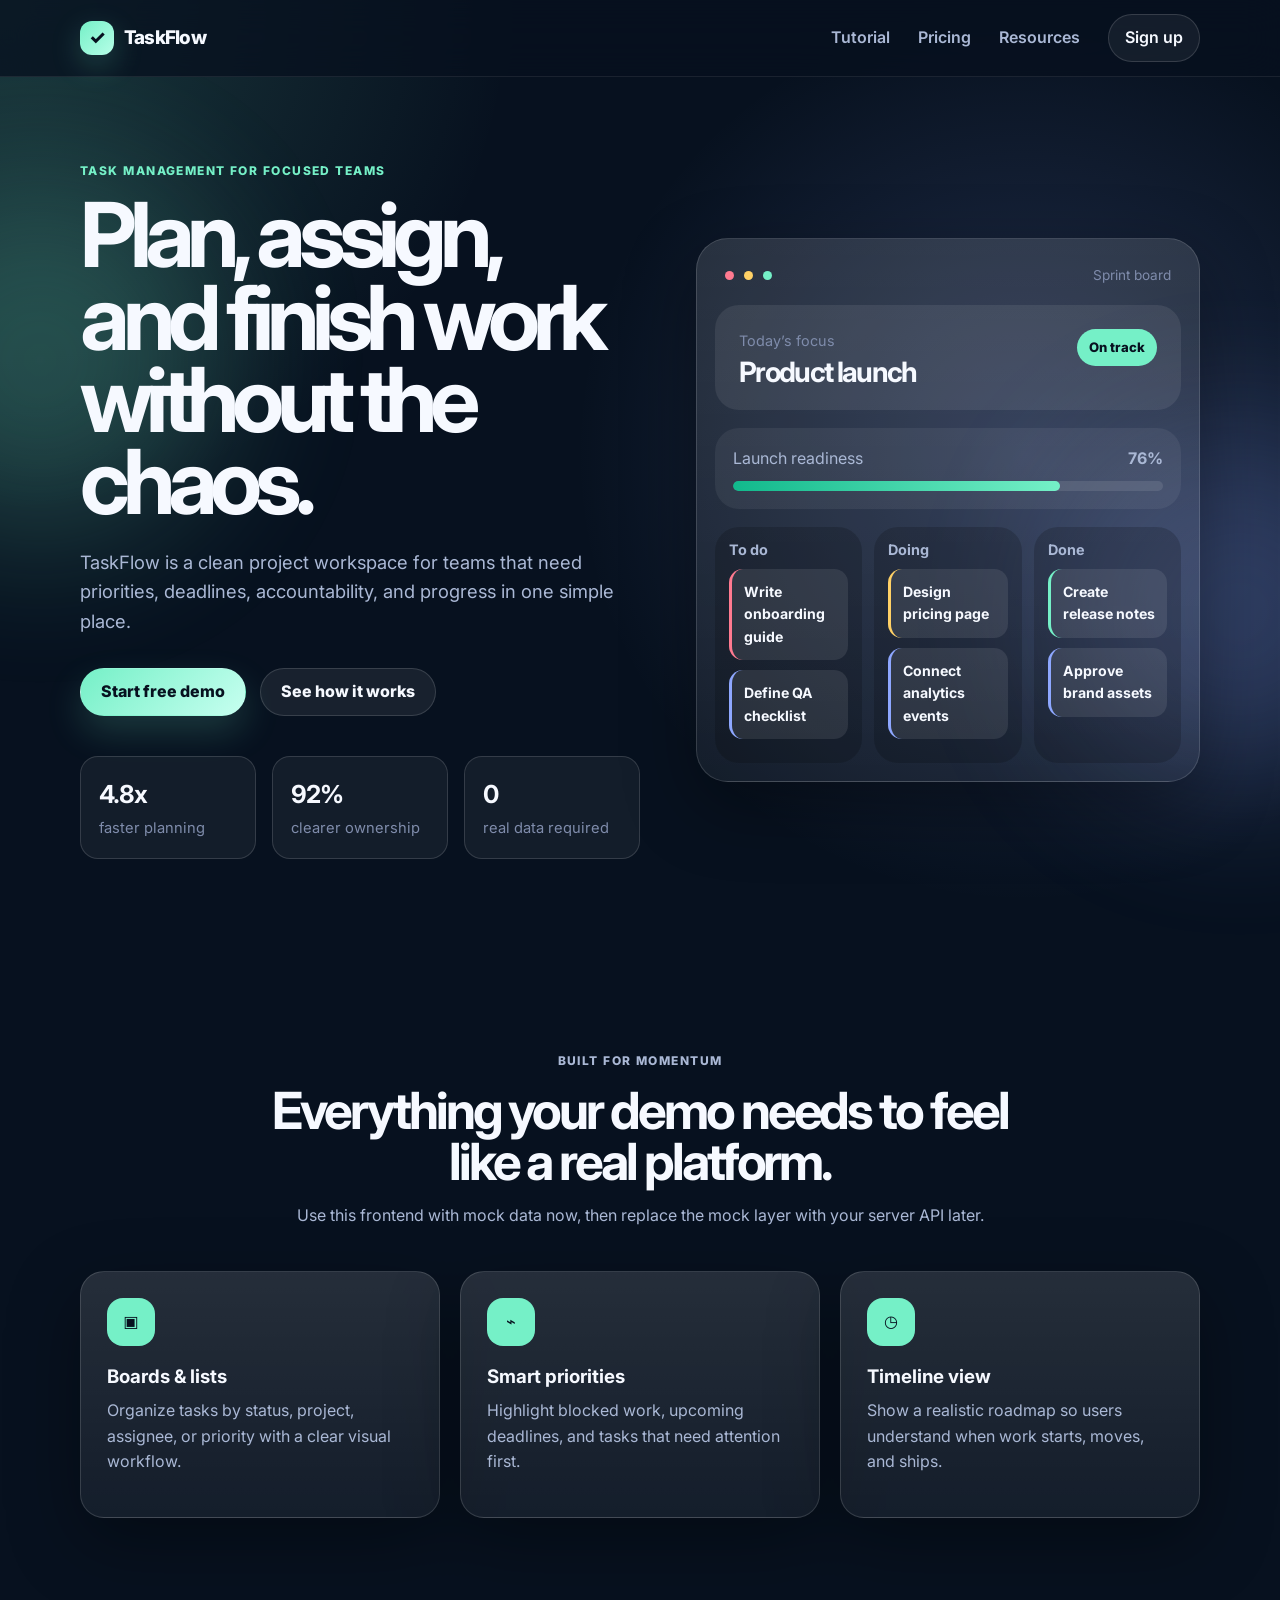
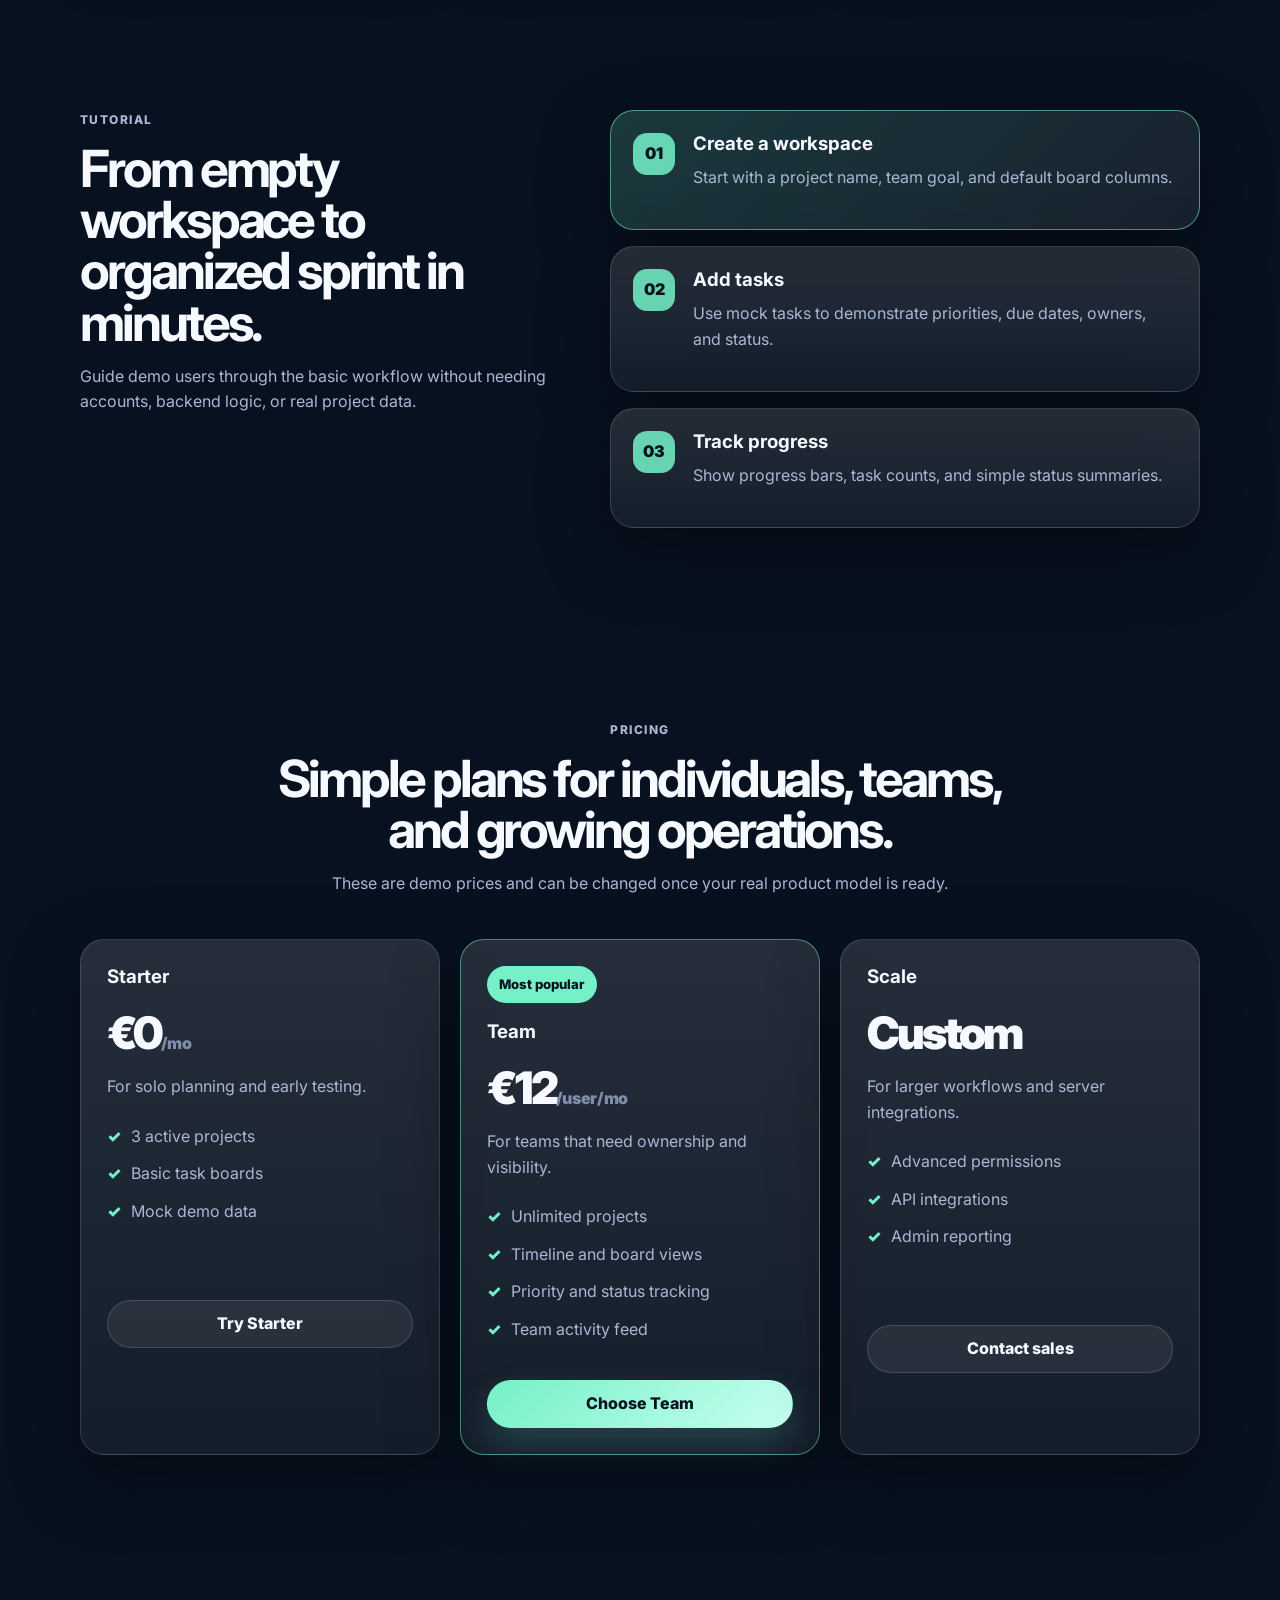
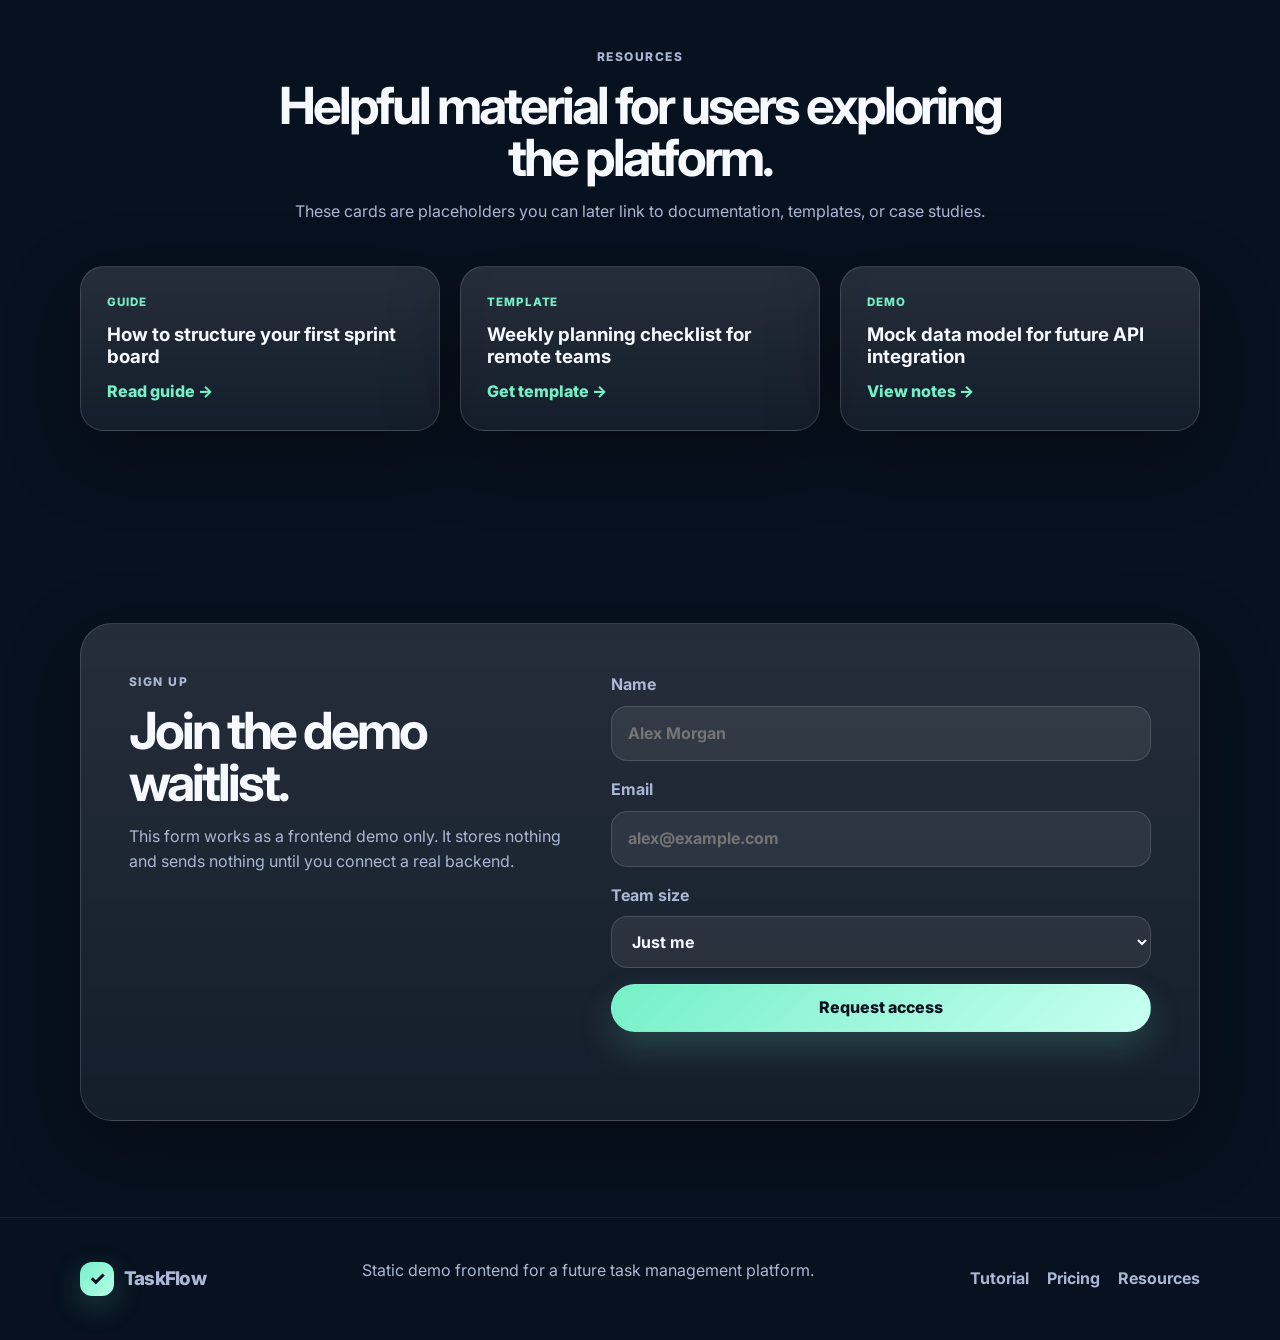
==== index.html @ 63393fd1 "Add files via upload" ====
<!doctype html>
<html lang="en">
<head>
  <meta charset="utf-8" />
  <meta name="viewport" content="width=device-width, initial-scale=1" />
  <title>TaskFlow — Task Management Platform Demo</title>
  <meta name="description" content="A polished static web demo for a task management platform." />
  <link rel="preconnect" href="https://fonts.googleapis.com">
  <link rel="preconnect" href="https://fonts.gstatic.com" crossorigin>
  <link href="https://fonts.googleapis.com/css2?family=Inter:wght@400;500;600;700;800&display=swap" rel="stylesheet">
  <link rel="stylesheet" href="styles.css" />
</head>
<body>
  <div class="page-glow page-glow-one"></div>
  <div class="page-glow page-glow-two"></div>

  <header class="site-header">
    <nav class="nav container" aria-label="Main navigation">
      <a class="brand" href="#home" aria-label="TaskFlow home">
        <span class="brand-mark">✓</span>
        <span>TaskFlow</span>
      </a>

      <button class="mobile-menu-button" type="button" aria-label="Toggle navigation" aria-expanded="false">
        <span></span>
        <span></span>
        <span></span>
      </button>

      <div class="nav-links" data-nav-links>
        <a href="#tutorial">Tutorial</a>
        <a href="#pricing">Pricing</a>
        <a href="#resources">Resources</a>
        <a class="nav-signin" href="#signup">Sign up</a>
      </div>
    </nav>
  </header>

  <main id="home">
    <section class="hero section">
      <div class="container hero-grid">
        <div class="hero-copy reveal">
          <p class="eyebrow">Task management for focused teams</p>
          <h1>Plan, assign, and finish work without the chaos.</h1>
          <p class="hero-subtitle">
            TaskFlow is a clean project workspace for teams that need priorities, deadlines,
            accountability, and progress in one simple place.
          </p>
          <div class="hero-actions">
            <a class="button button-primary" href="#signup">Start free demo</a>
            <a class="button button-secondary" href="#tutorial">See how it works</a>
          </div>
          <div class="hero-stats" aria-label="Product highlights">
            <div>
              <strong>4.8x</strong>
              <span>faster planning</span>
            </div>
            <div>
              <strong>92%</strong>
              <span>clearer ownership</span>
            </div>
            <div>
              <strong>0</strong>
              <span>real data required</span>
            </div>
          </div>
        </div>

        <div class="dashboard-card reveal" aria-label="TaskFlow dashboard preview">
          <div class="dashboard-toolbar">
            <div>
              <span class="toolbar-dot"></span>
              <span class="toolbar-dot"></span>
              <span class="toolbar-dot"></span>
            </div>
            <span class="toolbar-label">Sprint board</span>
          </div>

          <div class="dashboard-summary">
            <div>
              <p>Today’s focus</p>
              <h2>Product launch</h2>
            </div>
            <span class="status-pill">On track</span>
          </div>

          <div class="progress-wrap">
            <div class="progress-label">
              <span>Launch readiness</span>
              <strong>76%</strong>
            </div>
            <div class="progress-bar"><span style="width: 76%"></span></div>
          </div>

          <div class="kanban-preview">
            <article>
              <h3>To do</h3>
              <div class="task-card mini high">Write onboarding guide</div>
              <div class="task-card mini">Define QA checklist</div>
            </article>
            <article>
              <h3>Doing</h3>
              <div class="task-card mini medium">Design pricing page</div>
              <div class="task-card mini">Connect analytics events</div>
            </article>
            <article>
              <h3>Done</h3>
              <div class="task-card mini low">Create release notes</div>
              <div class="task-card mini">Approve brand assets</div>
            </article>
          </div>
        </div>
      </div>
    </section>

    <section class="section features" aria-label="Platform features">
      <div class="container section-heading reveal">
        <p class="eyebrow">Built for momentum</p>
        <h2>Everything your demo needs to feel like a real platform.</h2>
        <p>Use this frontend with mock data now, then replace the mock layer with your server API later.</p>
      </div>

      <div class="container feature-grid">
        <article class="feature-card reveal">
          <span class="feature-icon">▣</span>
          <h3>Boards & lists</h3>
          <p>Organize tasks by status, project, assignee, or priority with a clear visual workflow.</p>
        </article>
        <article class="feature-card reveal">
          <span class="feature-icon">⌁</span>
          <h3>Smart priorities</h3>
          <p>Highlight blocked work, upcoming deadlines, and tasks that need attention first.</p>
        </article>
        <article class="feature-card reveal">
          <span class="feature-icon">◷</span>
          <h3>Timeline view</h3>
          <p>Show a realistic roadmap so users understand when work starts, moves, and ships.</p>
        </article>
      </div>
    </section>

    <section id="tutorial" class="section tutorial">
      <div class="container tutorial-grid">
        <div class="section-heading left reveal">
          <p class="eyebrow">Tutorial</p>
          <h2>From empty workspace to organized sprint in minutes.</h2>
          <p>Guide demo users through the basic workflow without needing accounts, backend logic, or real project data.</p>
        </div>

        <div class="steps reveal">
          <article class="step-card active" data-step="1">
            <span>01</span>
            <div>
              <h3>Create a workspace</h3>
              <p>Start with a project name, team goal, and default board columns.</p>
            </div>
          </article>
          <article class="step-card" data-step="2">
            <span>02</span>
            <div>
              <h3>Add tasks</h3>
              <p>Use mock tasks to demonstrate priorities, due dates, owners, and status.</p>
            </div>
          </article>
          <article class="step-card" data-step="3">
            <span>03</span>
            <div>
              <h3>Track progress</h3>
              <p>Show progress bars, task counts, and simple status summaries.</p>
            </div>
          </article>
        </div>
      </div>
    </section>

    <section id="pricing" class="section pricing">
      <div class="container section-heading reveal">
        <p class="eyebrow">Pricing</p>
        <h2>Simple plans for individuals, teams, and growing operations.</h2>
        <p>These are demo prices and can be changed once your real product model is ready.</p>
      </div>

      <div class="container pricing-grid">
        <article class="price-card reveal">
          <h3>Starter</h3>
          <p class="price">€0<span>/mo</span></p>
          <p class="price-note">For solo planning and early testing.</p>
          <ul>
            <li>3 active projects</li>
            <li>Basic task boards</li>
            <li>Mock demo data</li>
          </ul>
          <a class="button button-secondary full" href="#signup">Try Starter</a>
        </article>

        <article class="price-card featured reveal">
          <div class="popular-badge">Most popular</div>
          <h3>Team</h3>
          <p class="price">€12<span>/user/mo</span></p>
          <p class="price-note">For teams that need ownership and visibility.</p>
          <ul>
            <li>Unlimited projects</li>
            <li>Timeline and board views</li>
            <li>Priority and status tracking</li>
            <li>Team activity feed</li>
          </ul>
          <a class="button button-primary full" href="#signup">Choose Team</a>
        </article>

        <article class="price-card reveal">
          <h3>Scale</h3>
          <p class="price">Custom</p>
          <p class="price-note">For larger workflows and server integrations.</p>
          <ul>
            <li>Advanced permissions</li>
            <li>API integrations</li>
            <li>Admin reporting</li>
          </ul>
          <a class="button button-secondary full" href="#signup">Contact sales</a>
        </article>
      </div>
    </section>

    <section id="resources" class="section resources">
      <div class="container section-heading reveal">
        <p class="eyebrow">Resources</p>
        <h2>Helpful material for users exploring the platform.</h2>
        <p>These cards are placeholders you can later link to documentation, templates, or case studies.</p>
      </div>

      <div class="container resource-grid">
        <article class="resource-card reveal">
          <p>Guide</p>
          <h3>How to structure your first sprint board</h3>
          <a href="#tutorial">Read guide →</a>
        </article>
        <article class="resource-card reveal">
          <p>Template</p>
          <h3>Weekly planning checklist for remote teams</h3>
          <a href="#signup">Get template →</a>
        </article>
        <article class="resource-card reveal">
          <p>Demo</p>
          <h3>Mock data model for future API integration</h3>
          <a href="README.md">View notes →</a>
        </article>
      </div>
    </section>

    <section id="signup" class="section signup-section">
      <div class="container signup-card reveal">
        <div>
          <p class="eyebrow">Sign up</p>
          <h2>Join the demo waitlist.</h2>
          <p>This form works as a frontend demo only. It stores nothing and sends nothing until you connect a real backend.</p>
        </div>

        <form class="signup-form" data-signup-form>
          <label>
            Name
            <input type="text" name="name" placeholder="Alex Morgan" required />
          </label>
          <label>
            Email
            <input type="email" name="email" placeholder="alex@example.com" required />
          </label>
          <label>
            Team size
            <select name="teamSize">
              <option>Just me</option>
              <option>2–10</option>
              <option>11–50</option>
              <option>51+</option>
            </select>
          </label>
          <button class="button button-primary full" type="submit">Request access</button>
          <p class="form-message" data-form-message role="status" aria-live="polite"></p>
        </form>
      </div>
    </section>
  </main>

  <footer class="site-footer">
    <div class="container footer-grid">
      <a class="brand" href="#home">
        <span class="brand-mark">✓</span>
        <span>TaskFlow</span>
      </a>
      <p>Static demo frontend for a future task management platform.</p>
      <div class="footer-links">
        <a href="#tutorial">Tutorial</a>
        <a href="#pricing">Pricing</a>
        <a href="#resources">Resources</a>
      </div>
    </div>
  </footer>

  <script src="script.js"></script>
</body>
</html>
---- styles.css ----
:root {
  --bg: #07111f;
  --bg-soft: #0c1728;
  --panel: rgba(255, 255, 255, 0.08);
  --panel-strong: rgba(255, 255, 255, 0.12);
  --text: #f6f9ff;
  --muted: #aab8d5;
  --muted-2: #7f8cab;
  --primary: #75f0c7;
  --primary-dark: #11b98c;
  --accent: #8ea7ff;
  --warning: #ffd166;
  --danger: #ff7a90;
  --border: rgba(255, 255, 255, 0.14);
  --shadow: 0 24px 70px rgba(0, 0, 0, 0.35);
  --radius-xl: 32px;
  --radius-lg: 24px;
  --radius-md: 18px;
  --container: min(1120px, calc(100% - 40px));
}

* {
  box-sizing: border-box;
}

html {
  scroll-behavior: smooth;
}

body {
  margin: 0;
  font-family: Inter, system-ui, -apple-system, BlinkMacSystemFont, "Segoe UI", sans-serif;
  background:
    radial-gradient(circle at top left, rgba(117, 240, 199, 0.18), transparent 32rem),
    radial-gradient(circle at 80% 10%, rgba(142, 167, 255, 0.2), transparent 28rem),
    var(--bg);
  color: var(--text);
  line-height: 1.6;
  overflow-x: hidden;
}

body.menu-open {
  overflow: hidden;
}

img,
svg {
  max-width: 100%;
}

button,
input,
select {
  font: inherit;
}

a {
  color: inherit;
  text-decoration: none;
}

.container {
  width: var(--container);
  margin: 0 auto;
}

.section {
  padding: 96px 0;
  position: relative;
}

.page-glow {
  position: fixed;
  width: 360px;
  height: 360px;
  border-radius: 999px;
  filter: blur(80px);
  opacity: 0.24;
  pointer-events: none;
  z-index: -1;
}

.page-glow-one {
  top: 20%;
  left: -140px;
  background: var(--primary);
}

.page-glow-two {
  right: -140px;
  bottom: 12%;
  background: var(--accent);
}

.site-header {
  position: sticky;
  top: 0;
  z-index: 50;
  backdrop-filter: blur(18px);
  background: rgba(7, 17, 31, 0.76);
  border-bottom: 1px solid rgba(255, 255, 255, 0.08);
}

.nav {
  min-height: 76px;
  display: flex;
  align-items: center;
  justify-content: space-between;
}

.brand {
  display: inline-flex;
  align-items: center;
  gap: 10px;
  font-weight: 800;
  letter-spacing: -0.04em;
  font-size: 1.18rem;
}

.brand-mark {
  width: 34px;
  height: 34px;
  display: grid;
  place-items: center;
  color: #07111f;
  background: linear-gradient(135deg, var(--primary), #b7ffe8);
  border-radius: 12px;
  box-shadow: 0 10px 30px rgba(117, 240, 199, 0.22);
}

.nav-links {
  display: flex;
  align-items: center;
  gap: 28px;
  color: var(--muted);
  font-weight: 600;
}

.nav-links a:hover {
  color: var(--text);
}

.nav-signin {
  padding: 10px 16px;
  border: 1px solid var(--border);
  border-radius: 999px;
  color: var(--text) !important;
  background: rgba(255, 255, 255, 0.06);
}

.mobile-menu-button {
  display: none;
  width: 44px;
  height: 44px;
  border: 1px solid var(--border);
  border-radius: 14px;
  background: rgba(255, 255, 255, 0.06);
  cursor: pointer;
}

.mobile-menu-button span {
  display: block;
  width: 18px;
  height: 2px;
  margin: 4px auto;
  background: var(--text);
  border-radius: 2px;
}

.hero {
  padding-top: 84px;
}

.hero-grid {
  display: grid;
  grid-template-columns: minmax(0, 1fr) minmax(420px, 0.9fr);
  gap: 56px;
  align-items: center;
}

.eyebrow {
  margin: 0 0 14px;
  color: var(--primary);
  font-weight: 800;
  letter-spacing: 0.12em;
  text-transform: uppercase;
  font-size: 0.75rem;
}

h1,
h2,
h3,
p {
  margin-top: 0;
}

h1 {
  max-width: 760px;
  margin-bottom: 24px;
  font-size: clamp(3rem, 7vw, 6.2rem);
  line-height: 0.92;
  letter-spacing: -0.08em;
}

h2 {
  margin-bottom: 16px;
  font-size: clamp(2rem, 4vw, 3.35rem);
  line-height: 1;
  letter-spacing: -0.06em;
}

h3 {
  margin-bottom: 10px;
  line-height: 1.2;
}

.hero-subtitle,
.section-heading p,
.price-note,
.feature-card p,
.resource-card p,
.signup-card p,
.step-card p {
  color: var(--muted);
}

.hero-subtitle {
  max-width: 640px;
  margin-bottom: 32px;
  font-size: 1.15rem;
}

.hero-actions {
  display: flex;
  flex-wrap: wrap;
  gap: 14px;
  margin-bottom: 40px;
}

.button {
  display: inline-flex;
  align-items: center;
  justify-content: center;
  min-height: 48px;
  padding: 0 20px;
  border-radius: 999px;
  border: 1px solid transparent;
  font-weight: 800;
  transition: transform 180ms ease, border-color 180ms ease, background 180ms ease;
  cursor: pointer;
}

.button:hover {
  transform: translateY(-2px);
}

.button-primary {
  color: #07111f;
  background: linear-gradient(135deg, var(--primary), #c7fff0);
  box-shadow: 0 16px 36px rgba(117, 240, 199, 0.18);
}

.button-secondary {
  color: var(--text);
  border-color: var(--border);
  background: rgba(255, 255, 255, 0.07);
}

.button.full {
  width: 100%;
}

.hero-stats {
  display: grid;
  grid-template-columns: repeat(3, minmax(0, 1fr));
  gap: 16px;
  max-width: 620px;
}

.hero-stats div {
  padding: 18px;
  border: 1px solid var(--border);
  border-radius: var(--radius-md);
  background: rgba(255, 255, 255, 0.05);
}

.hero-stats strong {
  display: block;
  font-size: 1.55rem;
  letter-spacing: -0.04em;
}

.hero-stats span {
  color: var(--muted-2);
  font-size: 0.92rem;
}

.dashboard-card,
.signup-card,
.price-card,
.feature-card,
.resource-card,
.step-card {
  border: 1px solid var(--border);
  background: linear-gradient(180deg, rgba(255, 255, 255, 0.12), rgba(255, 255, 255, 0.055));
  box-shadow: var(--shadow);
}

.dashboard-card {
  padding: 18px;
  border-radius: var(--radius-xl);
  transform: rotate(1deg);
}

.dashboard-toolbar {
  display: flex;
  justify-content: space-between;
  align-items: center;
  padding: 8px 10px 18px;
  color: var(--muted-2);
  font-size: 0.85rem;
}

.toolbar-dot {
  display: inline-block;
  width: 9px;
  height: 9px;
  margin-right: 6px;
  border-radius: 50%;
  background: rgba(255, 255, 255, 0.3);
}

.toolbar-dot:first-child {
  background: var(--danger);
}

.toolbar-dot:nth-child(2) {
  background: var(--warning);
}

.toolbar-dot:nth-child(3) {
  background: var(--primary);
}

.dashboard-summary {
  display: flex;
  justify-content: space-between;
  gap: 20px;
  padding: 24px;
  border-radius: var(--radius-lg);
  background: rgba(255, 255, 255, 0.08);
}

.dashboard-summary p {
  margin-bottom: 6px;
  color: var(--muted-2);
  font-size: 0.9rem;
}

.dashboard-summary h2 {
  margin: 0;
  font-size: 1.75rem;
}

.status-pill,
.popular-badge {
  align-self: flex-start;
  padding: 8px 12px;
  border-radius: 999px;
  color: #07111f;
  background: var(--primary);
  font-size: 0.82rem;
  font-weight: 800;
}

.progress-wrap {
  margin: 18px 0;
  padding: 18px;
  border-radius: var(--radius-lg);
  background: rgba(255, 255, 255, 0.06);
}

.progress-label {
  display: flex;
  justify-content: space-between;
  margin-bottom: 10px;
  color: var(--muted);
}

.progress-bar {
  height: 10px;
  background: rgba(255, 255, 255, 0.1);
  border-radius: 999px;
  overflow: hidden;
}

.progress-bar span {
  display: block;
  height: 100%;
  border-radius: inherit;
  background: linear-gradient(90deg, var(--primary-dark), var(--primary));
}

.kanban-preview {
  display: grid;
  grid-template-columns: repeat(3, minmax(0, 1fr));
  gap: 12px;
}

.kanban-preview article {
  min-height: 220px;
  padding: 14px;
  border-radius: var(--radius-lg);
  background: rgba(0, 0, 0, 0.17);
}

.kanban-preview h3 {
  color: var(--muted);
  font-size: 0.9rem;
}

.task-card.mini {
  margin-bottom: 10px;
  padding: 12px;
  border-left: 3px solid var(--accent);
  border-radius: 14px;
  background: rgba(255, 255, 255, 0.09);
  color: var(--text);
  font-size: 0.88rem;
  font-weight: 700;
}

.task-card.high {
  border-left-color: var(--danger);
}

.task-card.medium {
  border-left-color: var(--warning);
}

.task-card.low {
  border-left-color: var(--primary);
}

.section-heading {
  max-width: 760px;
  margin: 0 auto 42px;
  text-align: center;
}

.section-heading.left {
  margin: 0;
  text-align: left;
}

.feature-grid,
.pricing-grid,
.resource-grid {
  display: grid;
  gap: 20px;
}

.feature-grid {
  grid-template-columns: repeat(3, minmax(0, 1fr));
}

.feature-card,
.resource-card,
.price-card {
  padding: 26px;
  border-radius: var(--radius-lg);
}

.feature-icon {
  display: grid;
  place-items: center;
  width: 48px;
  height: 48px;
  margin-bottom: 20px;
  color: #07111f;
  background: var(--primary);
  border-radius: 16px;
  font-weight: 900;
}

.tutorial-grid {
  display: grid;
  grid-template-columns: 0.9fr 1.1fr;
  gap: 48px;
  align-items: start;
}

.steps {
  display: grid;
  gap: 16px;
}

.step-card {
  display: flex;
  gap: 18px;
  padding: 22px;
  border-radius: var(--radius-lg);
  cursor: pointer;
}

.step-card span {
  flex: 0 0 auto;
  width: 42px;
  height: 42px;
  display: grid;
  place-items: center;
  border-radius: 14px;
  color: #07111f;
  background: rgba(117, 240, 199, 0.86);
  font-weight: 900;
}

.step-card.active {
  border-color: rgba(117, 240, 199, 0.55);
  background: linear-gradient(135deg, rgba(117, 240, 199, 0.18), rgba(255, 255, 255, 0.07));
}

.pricing-grid {
  grid-template-columns: repeat(3, minmax(0, 1fr));
  align-items: stretch;
}

.price-card {
  position: relative;
}

.price-card.featured {
  border-color: rgba(117, 240, 199, 0.5);
  transform: translateY(-12px);
}

.popular-badge {
  display: inline-block;
  margin-bottom: 18px;
}

.price {
  margin-bottom: 4px;
  font-size: 2.8rem;
  font-weight: 900;
  letter-spacing: -0.07em;
}

.price span {
  color: var(--muted-2);
  font-size: 1rem;
  letter-spacing: -0.02em;
}

.price-card ul {
  min-height: 152px;
  padding-left: 0;
  margin: 24px 0;
  list-style: none;
}

.price-card li {
  margin-bottom: 12px;
  color: var(--muted);
}

.price-card li::before {
  content: "✓";
  margin-right: 10px;
  color: var(--primary);
  font-weight: 900;
}

.resource-grid {
  grid-template-columns: repeat(3, minmax(0, 1fr));
}

.resource-card p {
  margin-bottom: 12px;
  color: var(--primary);
  font-weight: 800;
  letter-spacing: 0.08em;
  text-transform: uppercase;
  font-size: 0.72rem;
}

.resource-card a {
  color: var(--primary);
  font-weight: 800;
}

.signup-card {
  display: grid;
  grid-template-columns: 0.9fr 1.1fr;
  gap: 40px;
  padding: clamp(24px, 5vw, 48px);
  border-radius: var(--radius-xl);
}

.signup-form {
  display: grid;
  gap: 16px;
}

.signup-form label {
  display: grid;
  gap: 8px;
  color: var(--muted);
  font-weight: 700;
}

.signup-form input,
.signup-form select {
  width: 100%;
  padding: 14px 16px;
  color: var(--text);
  border: 1px solid var(--border);
  border-radius: 16px;
  outline: none;
  background: rgba(255, 255, 255, 0.07);
}

.signup-form input:focus,
.signup-form select:focus {
  border-color: rgba(117, 240, 199, 0.7);
}

.signup-form option {
  color: #07111f;
}

.form-message {
  min-height: 24px;
  margin: 0;
  color: var(--primary) !important;
  font-weight: 800;
}

.site-footer {
  padding: 40px 0;
  border-top: 1px solid rgba(255, 255, 255, 0.08);
  color: var(--muted);
}

.footer-grid {
  display: flex;
  align-items: center;
  justify-content: space-between;
  gap: 20px;
}

.footer-links {
  display: flex;
  gap: 18px;
  font-weight: 700;
}

.reveal {
  opacity: 0;
  transform: translateY(18px);
  transition: opacity 600ms ease, transform 600ms ease;
}

.reveal.visible {
  opacity: 1;
  transform: translateY(0);
}

@media (max-width: 920px) {
  .hero-grid,
  .tutorial-grid,
  .signup-card {
    grid-template-columns: 1fr;
  }

  .dashboard-card {
    transform: none;
  }

  .feature-grid,
  .pricing-grid,
  .resource-grid {
    grid-template-columns: 1fr;
  }

  .price-card.featured {
    transform: none;
  }

  .footer-grid {
    align-items: flex-start;
    flex-direction: column;
  }
}

@media (max-width: 720px) {
  :root {
    --container: min(100% - 28px, 1120px);
  }

  .section {
    padding: 72px 0;
  }

  .mobile-menu-button {
    display: block;
  }

  .nav-links {
    position: fixed;
    inset: 76px 14px auto 14px;
    display: none;
    flex-direction: column;
    align-items: stretch;
    padding: 18px;
    border: 1px solid var(--border);
    border-radius: 22px;
    background: rgba(7, 17, 31, 0.96);
    box-shadow: var(--shadow);
  }

  .nav-links.open {
    display: flex;
  }

  .nav-links a {
    padding: 12px;
  }

  .hero-stats,
  .kanban-preview {
    grid-template-columns: 1fr;
  }

  .dashboard-summary {
    flex-direction: column;
  }
}
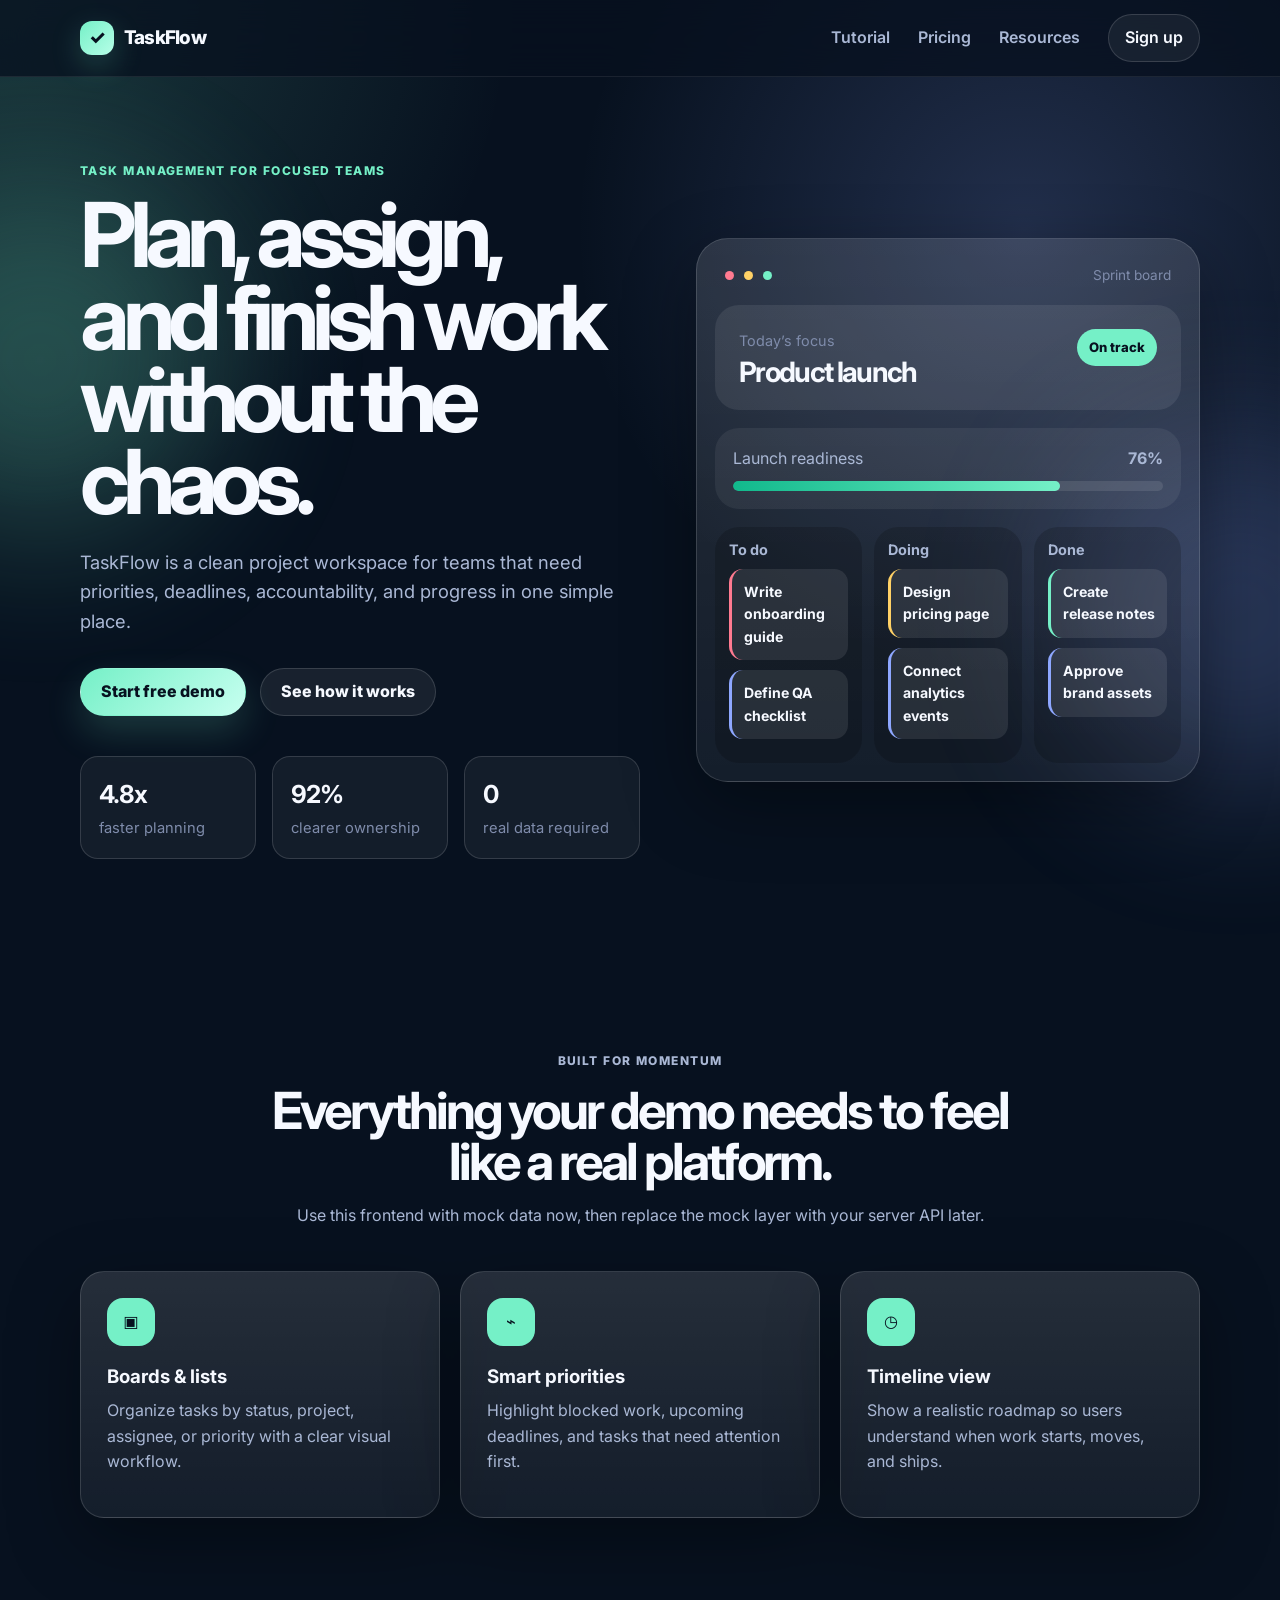
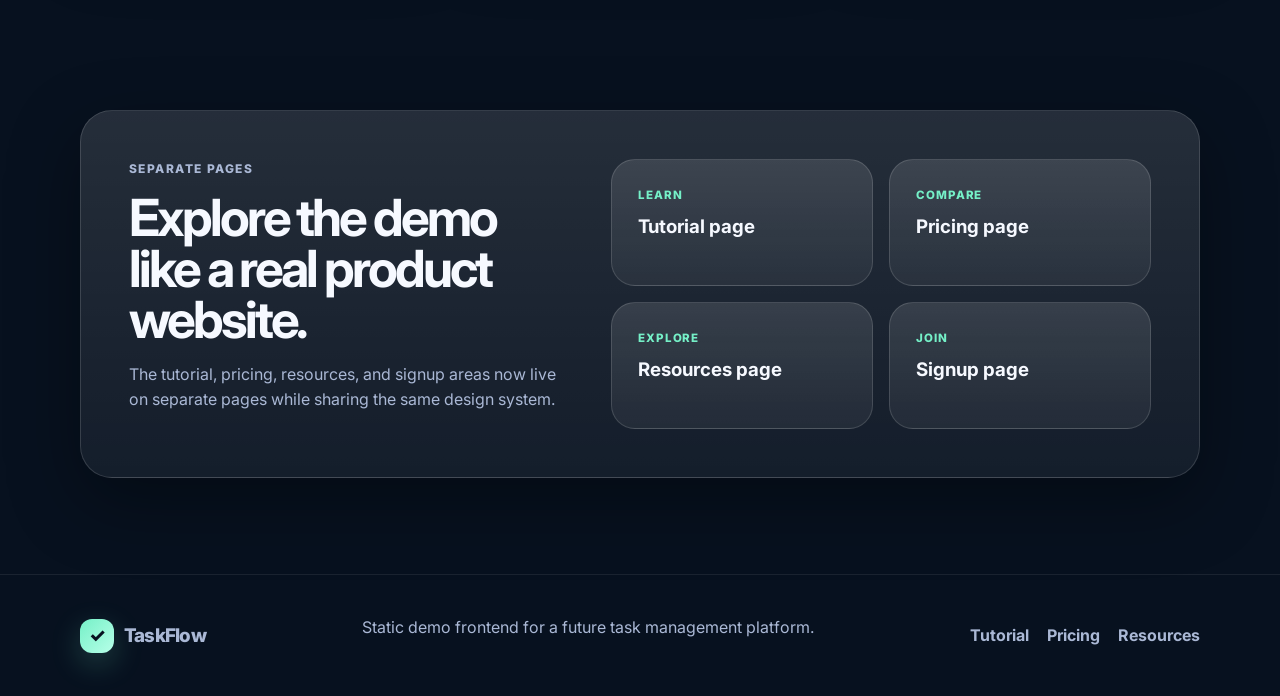
==== commit 1da7bfee: "Add files via upload" ====
--- a/index.html
+++ b/index.html
@@ -16,7 +16,7 @@
 
   <header class="site-header">
     <nav class="nav container" aria-label="Main navigation">
-      <a class="brand" href="#home" aria-label="TaskFlow home">
+      <a class="brand" href="index.html" aria-label="TaskFlow home" aria-current="page">
         <span class="brand-mark">✓</span>
         <span>TaskFlow</span>
       </a>
@@ -28,15 +28,15 @@
       </button>
 
       <div class="nav-links" data-nav-links>
-        <a href="#tutorial">Tutorial</a>
-        <a href="#pricing">Pricing</a>
-        <a href="#resources">Resources</a>
-        <a class="nav-signin" href="#signup">Sign up</a>
+        <a href="tutorial.html">Tutorial</a>
+        <a href="pricing.html">Pricing</a>
+        <a href="resources.html">Resources</a>
+        <a class="nav-signin" href="signup.html">Sign up</a>
       </div>
     </nav>
   </header>
 
-  <main id="home">
+  <main>
     <section class="hero section">
       <div class="container hero-grid">
         <div class="hero-copy reveal">
@@ -47,8 +47,8 @@
             accountability, and progress in one simple place.
           </p>
           <div class="hero-actions">
-            <a class="button button-primary" href="#signup">Start free demo</a>
-            <a class="button button-secondary" href="#tutorial">See how it works</a>
+            <a class="button button-primary" href="signup.html">Start free demo</a>
+            <a class="button button-secondary" href="tutorial.html">See how it works</a>
           </div>
           <div class="hero-stats" aria-label="Product highlights">
             <div>
@@ -139,158 +139,34 @@
       </div>
     </section>
 
-    <section id="tutorial" class="section tutorial">
-      <div class="container tutorial-grid">
-        <div class="section-heading left reveal">
-          <p class="eyebrow">Tutorial</p>
-          <h2>From empty workspace to organized sprint in minutes.</h2>
-          <p>Guide demo users through the basic workflow without needing accounts, backend logic, or real project data.</p>
-        </div>
-
-        <div class="steps reveal">
-          <article class="step-card active" data-step="1">
-            <span>01</span>
-            <div>
-              <h3>Create a workspace</h3>
-              <p>Start with a project name, team goal, and default board columns.</p>
-            </div>
-          </article>
-          <article class="step-card" data-step="2">
-            <span>02</span>
-            <div>
-              <h3>Add tasks</h3>
-              <p>Use mock tasks to demonstrate priorities, due dates, owners, and status.</p>
-            </div>
-          </article>
-          <article class="step-card" data-step="3">
-            <span>03</span>
-            <div>
-              <h3>Track progress</h3>
-              <p>Show progress bars, task counts, and simple status summaries.</p>
-            </div>
-          </article>
-        </div>
-      </div>
-    </section>
-
-    <section id="pricing" class="section pricing">
-      <div class="container section-heading reveal">
-        <p class="eyebrow">Pricing</p>
-        <h2>Simple plans for individuals, teams, and growing operations.</h2>
-        <p>These are demo prices and can be changed once your real product model is ready.</p>
-      </div>
-
-      <div class="container pricing-grid">
-        <article class="price-card reveal">
-          <h3>Starter</h3>
-          <p class="price">€0<span>/mo</span></p>
-          <p class="price-note">For solo planning and early testing.</p>
-          <ul>
-            <li>3 active projects</li>
-            <li>Basic task boards</li>
-            <li>Mock demo data</li>
-          </ul>
-          <a class="button button-secondary full" href="#signup">Try Starter</a>
-        </article>
-
-        <article class="price-card featured reveal">
-          <div class="popular-badge">Most popular</div>
-          <h3>Team</h3>
-          <p class="price">€12<span>/user/mo</span></p>
-          <p class="price-note">For teams that need ownership and visibility.</p>
-          <ul>
-            <li>Unlimited projects</li>
-            <li>Timeline and board views</li>
-            <li>Priority and status tracking</li>
-            <li>Team activity feed</li>
-          </ul>
-          <a class="button button-primary full" href="#signup">Choose Team</a>
-        </article>
-
-        <article class="price-card reveal">
-          <h3>Scale</h3>
-          <p class="price">Custom</p>
-          <p class="price-note">For larger workflows and server integrations.</p>
-          <ul>
-            <li>Advanced permissions</li>
-            <li>API integrations</li>
-            <li>Admin reporting</li>
-          </ul>
-          <a class="button button-secondary full" href="#signup">Contact sales</a>
-        </article>
-      </div>
-    </section>
-
-    <section id="resources" class="section resources">
-      <div class="container section-heading reveal">
-        <p class="eyebrow">Resources</p>
-        <h2>Helpful material for users exploring the platform.</h2>
-        <p>These cards are placeholders you can later link to documentation, templates, or case studies.</p>
-      </div>
-
-      <div class="container resource-grid">
-        <article class="resource-card reveal">
-          <p>Guide</p>
-          <h3>How to structure your first sprint board</h3>
-          <a href="#tutorial">Read guide →</a>
-        </article>
-        <article class="resource-card reveal">
-          <p>Template</p>
-          <h3>Weekly planning checklist for remote teams</h3>
-          <a href="#signup">Get template →</a>
-        </article>
-        <article class="resource-card reveal">
-          <p>Demo</p>
-          <h3>Mock data model for future API integration</h3>
-          <a href="README.md">View notes →</a>
-        </article>
-      </div>
-    </section>
-
-    <section id="signup" class="section signup-section">
+    <section class="section page-cta">
       <div class="container signup-card reveal">
         <div>
-          <p class="eyebrow">Sign up</p>
-          <h2>Join the demo waitlist.</h2>
-          <p>This form works as a frontend demo only. It stores nothing and sends nothing until you connect a real backend.</p>
+          <p class="eyebrow">Separate pages</p>
+          <h2>Explore the demo like a real product website.</h2>
+          <p>The tutorial, pricing, resources, and signup areas now live on separate pages while sharing the same design system.</p>
         </div>
-
-        <form class="signup-form" data-signup-form>
-          <label>
-            Name
-            <input type="text" name="name" placeholder="Alex Morgan" required />
-          </label>
-          <label>
-            Email
-            <input type="email" name="email" placeholder="alex@example.com" required />
-          </label>
-          <label>
-            Team size
-            <select name="teamSize">
-              <option>Just me</option>
-              <option>2–10</option>
-              <option>11–50</option>
-              <option>51+</option>
-            </select>
-          </label>
-          <button class="button button-primary full" type="submit">Request access</button>
-          <p class="form-message" data-form-message role="status" aria-live="polite"></p>
-        </form>
+        <div class="cta-link-grid">
+          <a class="resource-card" href="tutorial.html"><p>Learn</p><h3>Tutorial page</h3></a>
+          <a class="resource-card" href="pricing.html"><p>Compare</p><h3>Pricing page</h3></a>
+          <a class="resource-card" href="resources.html"><p>Explore</p><h3>Resources page</h3></a>
+          <a class="resource-card" href="signup.html"><p>Join</p><h3>Signup page</h3></a>
+        </div>
       </div>
     </section>
   </main>
 
   <footer class="site-footer">
     <div class="container footer-grid">
-      <a class="brand" href="#home">
+      <a class="brand" href="index.html">
         <span class="brand-mark">✓</span>
         <span>TaskFlow</span>
       </a>
       <p>Static demo frontend for a future task management platform.</p>
       <div class="footer-links">
-        <a href="#tutorial">Tutorial</a>
-        <a href="#pricing">Pricing</a>
-        <a href="#resources">Resources</a>
+        <a href="tutorial.html">Tutorial</a>
+        <a href="pricing.html">Pricing</a>
+        <a href="resources.html">Resources</a>
       </div>
     </div>
   </footer>
--- a/styles.css
+++ b/styles.css
@@ -736,3 +736,67 @@
     flex-direction: column;
   }
 }
+
+/* Multi-page additions */
+.nav-links a[aria-current="page"],
+.brand[aria-current="page"] {
+  color: var(--text);
+}
+
+.nav-links a[aria-current="page"] {
+  position: relative;
+}
+
+.nav-links a[aria-current="page"]::after {
+  content: "";
+  position: absolute;
+  left: 12px;
+  right: 12px;
+  bottom: -10px;
+  height: 2px;
+  border-radius: 999px;
+  background: var(--primary);
+}
+
+.page-hero {
+  padding-bottom: 42px;
+}
+
+.page-hero h1,
+.signup-card h1 {
+  margin-left: auto;
+  margin-right: auto;
+  font-size: clamp(2.6rem, 5vw, 4.8rem);
+  line-height: 0.98;
+}
+
+.signup-card h1 {
+  margin-left: 0;
+}
+
+.cta-link-grid {
+  display: grid;
+  grid-template-columns: repeat(2, minmax(0, 1fr));
+  gap: 16px;
+}
+
+.cta-link-grid .resource-card {
+  display: block;
+  box-shadow: none;
+}
+
+.compact-stats {
+  margin-top: 28px;
+  grid-template-columns: repeat(3, minmax(0, 1fr));
+}
+
+@media (max-width: 720px) {
+  .nav-links a[aria-current="page"]::after {
+    display: none;
+  }
+
+  .cta-link-grid,
+  .compact-stats {
+    grid-template-columns: 1fr;
+  }
+}
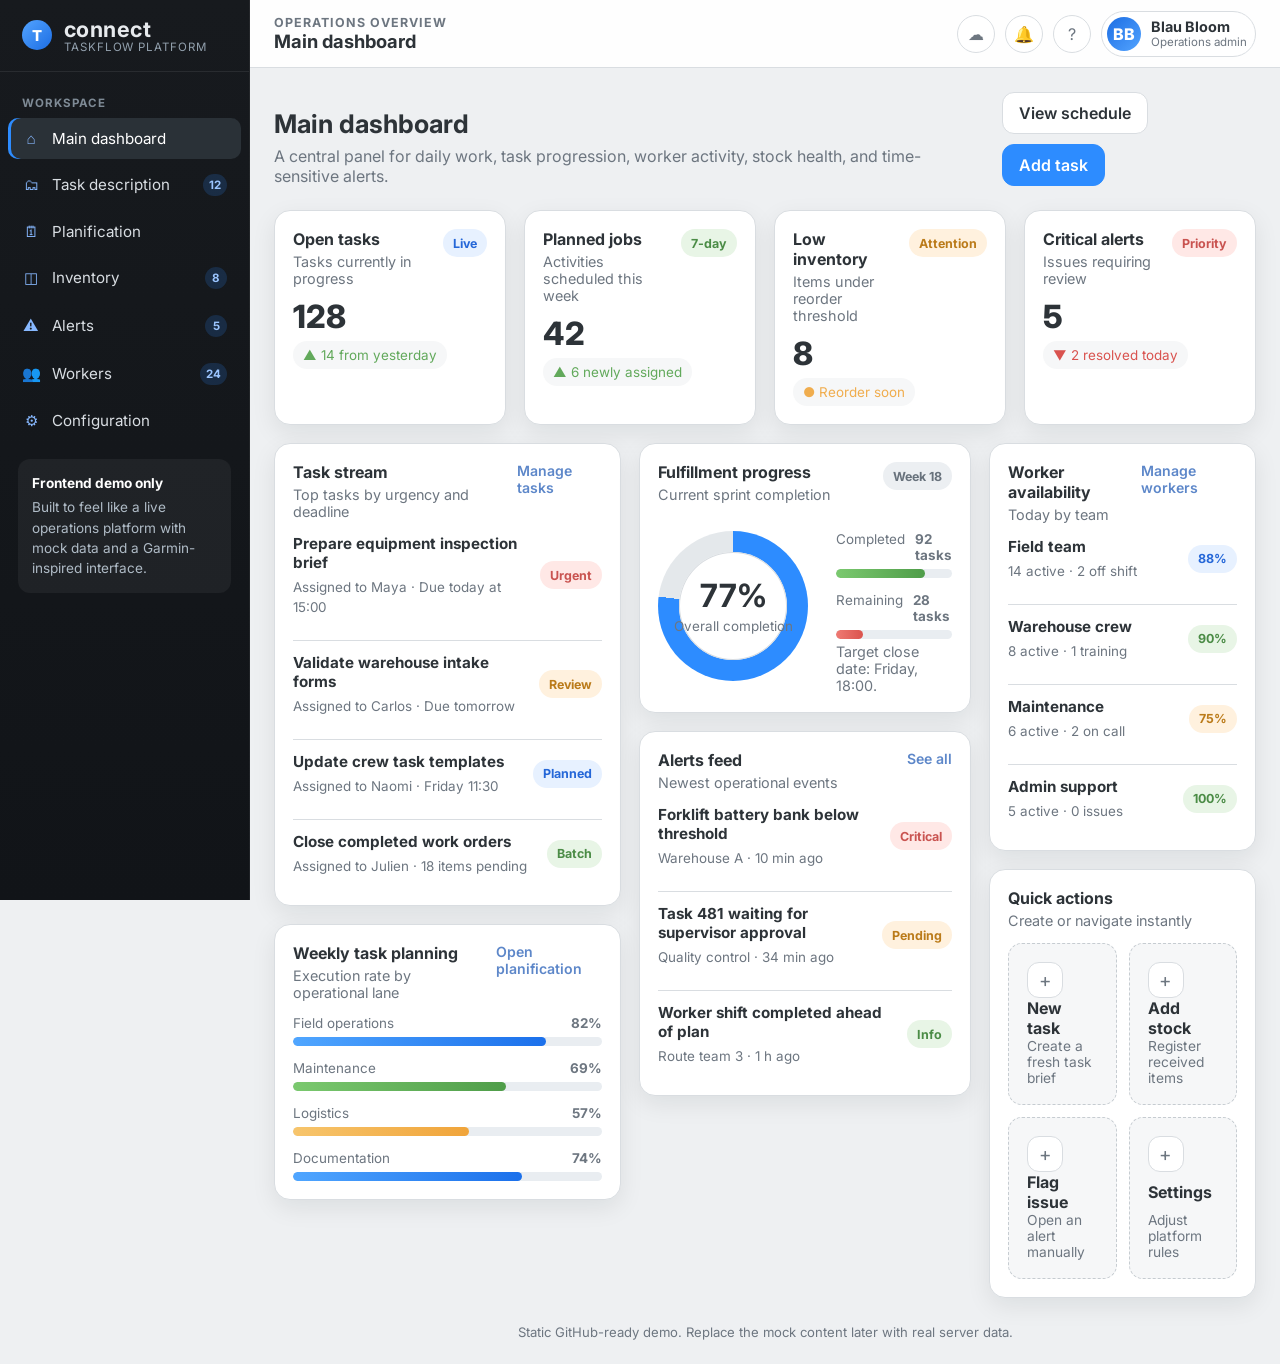
==== commit 492a851f: "Add files via upload" ====
--- a/index.html
+++ b/index.html
@@ -3,174 +3,132 @@
 <head>
   <meta charset="utf-8" />
   <meta name="viewport" content="width=device-width, initial-scale=1" />
-  <title>TaskFlow — Task Management Platform Demo</title>
-  <meta name="description" content="A polished static web demo for a task management platform." />
+  <title>Main dashboard — TaskFlow Connect</title>
+  <meta name="description" content="TaskFlow Connect static dashboard demo." />
   <link rel="preconnect" href="https://fonts.googleapis.com">
   <link rel="preconnect" href="https://fonts.gstatic.com" crossorigin>
   <link href="https://fonts.googleapis.com/css2?family=Inter:wght@400;500;600;700;800&display=swap" rel="stylesheet">
   <link rel="stylesheet" href="styles.css" />
 </head>
 <body>
-  <div class="page-glow page-glow-one"></div>
-  <div class="page-glow page-glow-two"></div>
+  <div class="app-shell">
+    <aside class="sidebar">
+      <a class="brand" href="index.html">
+        <div class="brand-logo">T</div>
+        <div class="brand-wordmark"><strong>connect</strong><span>TaskFlow platform</span></div>
+      </a>
+      <div class="sidebar-section-title">Workspace</div>
+      <ul class="nav-list"><li class="nav-item"><a class="nav-link active" href="index.html"><span class="nav-label"><span class="nav-icon">⌂</span><span>Main dashboard</span></span><span></span></a></li>
+<li class="nav-item"><a class="nav-link" href="task-description.html"><span class="nav-label"><span class="nav-icon">🗂</span><span>Task description</span></span><span class="nav-badge">12</span></a></li>
+<li class="nav-item"><a class="nav-link" href="planification.html"><span class="nav-label"><span class="nav-icon">🗓</span><span>Planification</span></span><span></span></a></li>
+<li class="nav-item"><a class="nav-link" href="inventory.html"><span class="nav-label"><span class="nav-icon">◫</span><span>Inventory</span></span><span class="nav-badge">8</span></a></li>
+<li class="nav-item"><a class="nav-link" href="alerts.html"><span class="nav-label"><span class="nav-icon">⚠</span><span>Alerts</span></span><span class="nav-badge">5</span></a></li>
+<li class="nav-item"><a class="nav-link" href="workers.html"><span class="nav-label"><span class="nav-icon">👥</span><span>Workers</span></span><span class="nav-badge">24</span></a></li>
+<li class="nav-item"><a class="nav-link" href="configuration.html"><span class="nav-label"><span class="nav-icon">⚙</span><span>Configuration</span></span><span></span></a></li></ul>
+      <div class="sidebar-footer">
+        <strong>Frontend demo only</strong>
+        Built to feel like a live operations platform with mock data and a Garmin-inspired interface.
+      </div>
+    </aside>
 
-  <header class="site-header">
-    <nav class="nav container" aria-label="Main navigation">
-      <a class="brand" href="index.html" aria-label="TaskFlow home" aria-current="page">
-        <span class="brand-mark">✓</span>
-        <span>TaskFlow</span>
-      </a>
+    <div class="main-area">
+      <header class="topbar">
+        <div class="topbar-left">
+          <button class="menu-toggle" type="button" aria-label="Toggle sidebar" data-menu-toggle><span></span><span></span><span></span></button>
+          <div>
+            <div class="page-kicker">Operations overview</div>
+            <div class="page-title-inline">Main dashboard</div>
+          </div>
+        </div>
+        <div class="topbar-right">
+          <button class="icon-button" type="button" aria-label="Sync">☁</button>
+          <button class="icon-button" type="button" aria-label="Notifications">🔔</button>
+          <button class="icon-button" type="button" aria-label="Help">?</button>
+          <div class="user-pill">
+            <div class="avatar">BB</div>
+            <div><strong>Blau Bloom</strong><span>Operations admin</span></div>
+          </div>
+        </div>
+      </header>
 
-      <button class="mobile-menu-button" type="button" aria-label="Toggle navigation" aria-expanded="false">
-        <span></span>
-        <span></span>
-        <span></span>
-      </button>
+      <main class="content">
+        <div class="page-header">
+          <div>
+            <h1>Main dashboard</h1>
+            <p>A central panel for daily work, task progression, worker activity, stock health, and time-sensitive alerts.</p>
+          </div>
+          <div class="action-row"><a class="button" href="planification.html">View schedule</a><a class="button button-primary" href="task-description.html">Add task</a></div>
+        </div>
+        <section class="grid kpi-grid">
+      <article class="card kpi-card"><div class="card-inner"><div class="card-header"><div><h2 class="card-title">Open tasks</h2><p class="card-subtitle">Tasks currently in progress</p></div><span class="pill blue">Live</span></div><div class="metric">128</div><span class="delta positive">▲ 14 from yesterday</span></div></article>
+      <article class="card kpi-card"><div class="card-inner"><div class="card-header"><div><h2 class="card-title">Planned jobs</h2><p class="card-subtitle">Activities scheduled this week</p></div><span class="pill green">7-day</span></div><div class="metric">42</div><span class="delta positive">▲ 6 newly assigned</span></div></article>
+      <article class="card kpi-card"><div class="card-inner"><div class="card-header"><div><h2 class="card-title">Low inventory</h2><p class="card-subtitle">Items under reorder threshold</p></div><span class="pill orange">Attention</span></div><div class="metric">8</div><span class="delta warning">● Reorder soon</span></div></article>
+      <article class="card kpi-card"><div class="card-inner"><div class="card-header"><div><h2 class="card-title">Critical alerts</h2><p class="card-subtitle">Issues requiring review</p></div><span class="pill red">Priority</span></div><div class="metric">5</div><span class="delta negative">▼ 2 resolved today</span></div></article>
+    </section>
 
-      <div class="nav-links" data-nav-links>
-        <a href="tutorial.html">Tutorial</a>
-        <a href="pricing.html">Pricing</a>
-        <a href="resources.html">Resources</a>
-        <a class="nav-signin" href="signup.html">Sign up</a>
+    <section class="grid dashboard-grid">
+      <div class="stack">
+        <article class="card"><div class="card-inner"><div class="card-header"><div><h2 class="card-title">Task stream</h2><p class="card-subtitle">Top tasks by urgency and deadline</p></div><a class="muted-link" href="task-description.html">Manage tasks</a></div>
+          <ul class="list-clean">
+            <li class="task-row"><div class="row-main"><strong>Prepare equipment inspection brief</strong><span>Assigned to Maya · Due today at 15:00</span></div><span class="pill red">Urgent</span></li>
+            <li class="task-row"><div class="row-main"><strong>Validate warehouse intake forms</strong><span>Assigned to Carlos · Due tomorrow</span></div><span class="pill orange">Review</span></li>
+            <li class="task-row"><div class="row-main"><strong>Update crew task templates</strong><span>Assigned to Naomi · Friday 11:30</span></div><span class="pill blue">Planned</span></li>
+            <li class="task-row"><div class="row-main"><strong>Close completed work orders</strong><span>Assigned to Julien · 18 items pending</span></div><span class="pill green">Batch</span></li>
+          </ul>
+        </div></article>
+
+        <article class="card"><div class="card-inner"><div class="card-header"><div><h2 class="card-title">Weekly task planning</h2><p class="card-subtitle">Execution rate by operational lane</p></div><a class="muted-link" href="planification.html">Open planification</a></div>
+          <div class="progress-group"><div class="progress-label"><span>Field operations</span><strong>82%</strong></div><div class="progress"><span style="width:82%"></span></div></div>
+          <div class="progress-group"><div class="progress-label"><span>Maintenance</span><strong>69%</strong></div><div class="progress success"><span style="width:69%"></span></div></div>
+          <div class="progress-group"><div class="progress-label"><span>Logistics</span><strong>57%</strong></div><div class="progress warning"><span style="width:57%"></span></div></div>
+          <div class="progress-group"><div class="progress-label"><span>Documentation</span><strong>74%</strong></div><div class="progress"><span style="width:74%"></span></div></div>
+        </div></article>
       </div>
-    </nav>
-  </header>
 
-  <main>
-    <section class="hero section">
-      <div class="container hero-grid">
-        <div class="hero-copy reveal">
-          <p class="eyebrow">Task management for focused teams</p>
-          <h1>Plan, assign, and finish work without the chaos.</h1>
-          <p class="hero-subtitle">
-            TaskFlow is a clean project workspace for teams that need priorities, deadlines,
-            accountability, and progress in one simple place.
-          </p>
-          <div class="hero-actions">
-            <a class="button button-primary" href="signup.html">Start free demo</a>
-            <a class="button button-secondary" href="tutorial.html">See how it works</a>
-          </div>
-          <div class="hero-stats" aria-label="Product highlights">
+      <div class="stack">
+        <article class="card"><div class="card-inner"><div class="card-header"><div><h2 class="card-title">Fulfillment progress</h2><p class="card-subtitle">Current sprint completion</p></div><span class="pill gray">Week 18</span></div>
+          <div class="ring-wrap"><div class="ring-box"><div class="ring" style="--percent: 77"></div><div class="ring-value"><strong>77%</strong><span>Overall completion</span></div></div>
             <div>
-              <strong>4.8x</strong>
-              <span>faster planning</span>
-            </div>
-            <div>
-              <strong>92%</strong>
-              <span>clearer ownership</span>
-            </div>
-            <div>
-              <strong>0</strong>
-              <span>real data required</span>
+              <div class="progress-group"><div class="progress-label"><span>Completed</span><strong>92 tasks</strong></div><div class="progress success"><span style="width:77%"></span></div></div>
+              <div class="progress-group"><div class="progress-label"><span>Remaining</span><strong>28 tasks</strong></div><div class="progress danger"><span style="width:23%"></span></div></div>
+              <p class="card-subtitle">Target close date: Friday, 18:00.</p>
             </div>
           </div>
-        </div>
+        </div></article>
 
-        <div class="dashboard-card reveal" aria-label="TaskFlow dashboard preview">
-          <div class="dashboard-toolbar">
-            <div>
-              <span class="toolbar-dot"></span>
-              <span class="toolbar-dot"></span>
-              <span class="toolbar-dot"></span>
-            </div>
-            <span class="toolbar-label">Sprint board</span>
+        <article class="card"><div class="card-inner"><div class="card-header"><div><h2 class="card-title">Alerts feed</h2><p class="card-subtitle">Newest operational events</p></div><a class="muted-link" href="alerts.html">See all</a></div>
+          <ul class="list-clean">
+            <li class="alert-row"><div class="row-main"><strong>Forklift battery bank below threshold</strong><span>Warehouse A · 10 min ago</span></div><span class="pill red">Critical</span></li>
+            <li class="alert-row"><div class="row-main"><strong>Task 481 waiting for supervisor approval</strong><span>Quality control · 34 min ago</span></div><span class="pill orange">Pending</span></li>
+            <li class="alert-row"><div class="row-main"><strong>Worker shift completed ahead of plan</strong><span>Route team 3 · 1 h ago</span></div><span class="pill green">Info</span></li>
+          </ul>
+        </div></article>
+      </div>
+
+      <div class="stack">
+        <article class="card"><div class="card-inner"><div class="card-header"><div><h2 class="card-title">Worker availability</h2><p class="card-subtitle">Today by team</p></div><a class="muted-link" href="workers.html">Manage workers</a></div>
+          <ul class="list-clean">
+            <li class="worker-row"><div class="row-main"><strong>Field team</strong><span>14 active · 2 off shift</span></div><span class="pill blue">88%</span></li>
+            <li class="worker-row"><div class="row-main"><strong>Warehouse crew</strong><span>8 active · 1 training</span></div><span class="pill green">90%</span></li>
+            <li class="worker-row"><div class="row-main"><strong>Maintenance</strong><span>6 active · 2 on call</span></div><span class="pill orange">75%</span></li>
+            <li class="worker-row"><div class="row-main"><strong>Admin support</strong><span>5 active · 0 issues</span></div><span class="pill green">100%</span></li>
+          </ul>
+        </div></article>
+
+        <article class="card"><div class="card-inner"><div class="card-header"><div><h2 class="card-title">Quick actions</h2><p class="card-subtitle">Create or navigate instantly</p></div></div>
+          <div class="quick-actions">
+            <a class="quick-tile" href="task-description.html"><div class="quick-plus">+</div><strong>New task</strong><span>Create a fresh task brief</span></a>
+            <a class="quick-tile" href="inventory.html"><div class="quick-plus">+</div><strong>Add stock</strong><span>Register received items</span></a>
+            <a class="quick-tile" href="alerts.html"><div class="quick-plus">+</div><strong>Flag issue</strong><span>Open an alert manually</span></a>
+            <a class="quick-tile" href="configuration.html"><div class="quick-plus">+</div><strong>Settings</strong><span>Adjust platform rules</span></a>
           </div>
-
-          <div class="dashboard-summary">
-            <div>
-              <p>Today’s focus</p>
-              <h2>Product launch</h2>
-            </div>
-            <span class="status-pill">On track</span>
-          </div>
-
-          <div class="progress-wrap">
-            <div class="progress-label">
-              <span>Launch readiness</span>
-              <strong>76%</strong>
-            </div>
-            <div class="progress-bar"><span style="width: 76%"></span></div>
-          </div>
-
-          <div class="kanban-preview">
-            <article>
-              <h3>To do</h3>
-              <div class="task-card mini high">Write onboarding guide</div>
-              <div class="task-card mini">Define QA checklist</div>
-            </article>
-            <article>
-              <h3>Doing</h3>
-              <div class="task-card mini medium">Design pricing page</div>
-              <div class="task-card mini">Connect analytics events</div>
-            </article>
-            <article>
-              <h3>Done</h3>
-              <div class="task-card mini low">Create release notes</div>
-              <div class="task-card mini">Approve brand assets</div>
-            </article>
-          </div>
-        </div>
+        </div></article>
       </div>
     </section>
-
-    <section class="section features" aria-label="Platform features">
-      <div class="container section-heading reveal">
-        <p class="eyebrow">Built for momentum</p>
-        <h2>Everything your demo needs to feel like a real platform.</h2>
-        <p>Use this frontend with mock data now, then replace the mock layer with your server API later.</p>
-      </div>
-
-      <div class="container feature-grid">
-        <article class="feature-card reveal">
-          <span class="feature-icon">▣</span>
-          <h3>Boards & lists</h3>
-          <p>Organize tasks by status, project, assignee, or priority with a clear visual workflow.</p>
-        </article>
-        <article class="feature-card reveal">
-          <span class="feature-icon">⌁</span>
-          <h3>Smart priorities</h3>
-          <p>Highlight blocked work, upcoming deadlines, and tasks that need attention first.</p>
-        </article>
-        <article class="feature-card reveal">
-          <span class="feature-icon">◷</span>
-          <h3>Timeline view</h3>
-          <p>Show a realistic roadmap so users understand when work starts, moves, and ships.</p>
-        </article>
-      </div>
-    </section>
-
-    <section class="section page-cta">
-      <div class="container signup-card reveal">
-        <div>
-          <p class="eyebrow">Separate pages</p>
-          <h2>Explore the demo like a real product website.</h2>
-          <p>The tutorial, pricing, resources, and signup areas now live on separate pages while sharing the same design system.</p>
-        </div>
-        <div class="cta-link-grid">
-          <a class="resource-card" href="tutorial.html"><p>Learn</p><h3>Tutorial page</h3></a>
-          <a class="resource-card" href="pricing.html"><p>Compare</p><h3>Pricing page</h3></a>
-          <a class="resource-card" href="resources.html"><p>Explore</p><h3>Resources page</h3></a>
-          <a class="resource-card" href="signup.html"><p>Join</p><h3>Signup page</h3></a>
-        </div>
-      </div>
-    </section>
-  </main>
-
-  <footer class="site-footer">
-    <div class="container footer-grid">
-      <a class="brand" href="index.html">
-        <span class="brand-mark">✓</span>
-        <span>TaskFlow</span>
-      </a>
-      <p>Static demo frontend for a future task management platform.</p>
-      <div class="footer-links">
-        <a href="tutorial.html">Tutorial</a>
-        <a href="pricing.html">Pricing</a>
-        <a href="resources.html">Resources</a>
-      </div>
+        <div class="footer-note">Static GitHub-ready demo. Replace the mock content later with real server data.</div>
+      </main>
     </div>
-  </footer>
-
+  </div>
   <script src="script.js"></script>
 </body>
-</html>
+</html>
--- a/styles.css
+++ b/styles.css
@@ -1,802 +1,799 @@
 :root {
-  --bg: #07111f;
-  --bg-soft: #0c1728;
-  --panel: rgba(255, 255, 255, 0.08);
-  --panel-strong: rgba(255, 255, 255, 0.12);
-  --text: #f6f9ff;
-  --muted: #aab8d5;
-  --muted-2: #7f8cab;
-  --primary: #75f0c7;
-  --primary-dark: #11b98c;
-  --accent: #8ea7ff;
-  --warning: #ffd166;
-  --danger: #ff7a90;
-  --border: rgba(255, 255, 255, 0.14);
-  --shadow: 0 24px 70px rgba(0, 0, 0, 0.35);
-  --radius-xl: 32px;
-  --radius-lg: 24px;
-  --radius-md: 18px;
-  --container: min(1120px, calc(100% - 40px));
-}
-
-* {
-  box-sizing: border-box;
-}
-
-html {
-  scroll-behavior: smooth;
-}
-
+  --bg: #eef0f2;
+  --panel: #ffffff;
+  --panel-muted: #f6f7f8;
+  --line: #d9dde1;
+  --line-strong: #c6ccd1;
+  --text: #2d3338;
+  --text-soft: #6d7680;
+  --sidebar: #171a1e;
+  --sidebar-2: #1f2428;
+  --sidebar-hover: #2a3137;
+  --accent: #2d8cff;
+  --accent-soft: #dcecff;
+  --success: #62a95b;
+  --warning: #f0ad4e;
+  --danger: #d9534f;
+  --shadow: 0 8px 24px rgba(17, 23, 29, 0.08);
+  --radius: 16px;
+  --radius-sm: 10px;
+}
+
+* { box-sizing: border-box; }
+html, body { margin: 0; padding: 0; }
 body {
-  margin: 0;
-  font-family: Inter, system-ui, -apple-system, BlinkMacSystemFont, "Segoe UI", sans-serif;
-  background:
-    radial-gradient(circle at top left, rgba(117, 240, 199, 0.18), transparent 32rem),
-    radial-gradient(circle at 80% 10%, rgba(142, 167, 255, 0.2), transparent 28rem),
-    var(--bg);
+  font-family: Inter, Arial, sans-serif;
+  background: var(--bg);
   color: var(--text);
-  line-height: 1.6;
-  overflow-x: hidden;
-}
-
-body.menu-open {
-  overflow: hidden;
-}
-
-img,
-svg {
-  max-width: 100%;
-}
-
-button,
-input,
-select {
-  font: inherit;
-}
-
-a {
-  color: inherit;
-  text-decoration: none;
-}
-
-.container {
-  width: var(--container);
-  margin: 0 auto;
-}
-
-.section {
-  padding: 96px 0;
-  position: relative;
-}
-
-.page-glow {
-  position: fixed;
-  width: 360px;
-  height: 360px;
-  border-radius: 999px;
-  filter: blur(80px);
-  opacity: 0.24;
-  pointer-events: none;
-  z-index: -1;
-}
-
-.page-glow-one {
-  top: 20%;
-  left: -140px;
-  background: var(--primary);
-}
-
-.page-glow-two {
-  right: -140px;
-  bottom: 12%;
-  background: var(--accent);
-}
-
-.site-header {
+}
+
+a { color: inherit; text-decoration: none; }
+button, input, select { font: inherit; }
+
+.app-shell {
+  min-height: 100vh;
+  display: grid;
+  grid-template-columns: 250px minmax(0, 1fr);
+}
+
+.sidebar {
+  background: linear-gradient(180deg, #171a1e 0%, #111418 100%);
+  color: #e7eaed;
+  padding: 18px 0 0;
+  border-right: 1px solid rgba(255,255,255,0.06);
   position: sticky;
   top: 0;
-  z-index: 50;
-  backdrop-filter: blur(18px);
-  background: rgba(7, 17, 31, 0.76);
-  border-bottom: 1px solid rgba(255, 255, 255, 0.08);
-}
-
-.nav {
-  min-height: 76px;
-  display: flex;
-  align-items: center;
-  justify-content: space-between;
+  height: 100vh;
+  overflow-y: auto;
 }
 
 .brand {
+  display: flex;
+  align-items: center;
+  gap: 12px;
+  padding: 0 22px 18px;
+  margin-bottom: 6px;
+  border-bottom: 1px solid rgba(255,255,255,0.08);
+}
+
+.brand-logo {
+  width: 30px;
+  height: 30px;
+  border-radius: 50%;
+  background: linear-gradient(135deg, #53a4ff, #1c6de3);
+  display: grid;
+  place-items: center;
+  font-size: 15px;
+  font-weight: 800;
+  color: white;
+}
+
+.brand-wordmark {
+  display: flex;
+  flex-direction: column;
+  line-height: 1.05;
+}
+.brand-wordmark strong {
+  text-transform: lowercase;
+  letter-spacing: 0.02em;
+  font-size: 1.35rem;
+  font-weight: 700;
+}
+.brand-wordmark span {
+  font-size: 0.72rem;
+  color: #92a0ad;
+  letter-spacing: 0.08em;
+  text-transform: uppercase;
+}
+
+.sidebar-section-title {
+  font-size: 0.72rem;
+  font-weight: 700;
+  color: #7e8a95;
+  letter-spacing: 0.08em;
+  text-transform: uppercase;
+  padding: 18px 22px 8px;
+}
+
+.nav-list {
+  list-style: none;
+  margin: 0;
+  padding: 0 8px;
+}
+
+.nav-item + .nav-item { margin-top: 4px; }
+
+.nav-link {
+  display: flex;
+  align-items: center;
+  justify-content: space-between;
+  gap: 10px;
+  color: #d8dde2;
+  font-size: 0.95rem;
+  padding: 11px 14px;
+  border-radius: 10px;
+  transition: background 0.2s ease, color 0.2s ease;
+}
+
+.nav-link:hover,
+.nav-link.active {
+  background: var(--sidebar-hover);
+  color: white;
+}
+
+.nav-link.active {
+  box-shadow: inset 3px 0 0 var(--accent);
+}
+
+.nav-label {
+  display: flex;
+  align-items: center;
+  gap: 12px;
+}
+
+.nav-icon {
+  width: 18px;
+  text-align: center;
+  color: #87b8ff;
+  font-size: 0.95rem;
+}
+
+.nav-badge {
+  min-width: 22px;
+  height: 22px;
+  padding: 0 6px;
+  border-radius: 999px;
+  background: rgba(45, 140, 255, 0.18);
+  color: #9bc5ff;
   display: inline-flex;
   align-items: center;
-  gap: 10px;
-  font-weight: 800;
-  letter-spacing: -0.04em;
-  font-size: 1.18rem;
-}
-
-.brand-mark {
-  width: 34px;
-  height: 34px;
-  display: grid;
-  place-items: center;
-  color: #07111f;
-  background: linear-gradient(135deg, var(--primary), #b7ffe8);
+  justify-content: center;
+  font-size: 0.72rem;
+  font-weight: 700;
+}
+
+.sidebar-footer {
+  margin: 18px 18px 20px;
+  padding: 14px;
   border-radius: 12px;
-  box-shadow: 0 10px 30px rgba(117, 240, 199, 0.22);
-}
-
-.nav-links {
-  display: flex;
-  align-items: center;
-  gap: 28px;
-  color: var(--muted);
-  font-weight: 600;
-}
-
-.nav-links a:hover {
-  color: var(--text);
-}
-
-.nav-signin {
-  padding: 10px 16px;
-  border: 1px solid var(--border);
-  border-radius: 999px;
-  color: var(--text) !important;
-  background: rgba(255, 255, 255, 0.06);
-}
-
-.mobile-menu-button {
+  background: rgba(255,255,255,0.05);
+  color: #afbbc6;
+  font-size: 0.85rem;
+  line-height: 1.5;
+}
+.sidebar-footer strong { color: #fff; display: block; margin-bottom: 4px; }
+
+.main-area {
+  min-width: 0;
+  display: flex;
+  flex-direction: column;
+}
+
+.topbar {
+  height: 68px;
+  background: rgba(255,255,255,0.92);
+  backdrop-filter: blur(10px);
+  border-bottom: 1px solid var(--line);
+  display: flex;
+  align-items: center;
+  justify-content: space-between;
+  padding: 0 24px;
+  position: sticky;
+  top: 0;
+  z-index: 20;
+}
+
+.topbar-left {
+  display: flex;
+  align-items: center;
+  gap: 14px;
+}
+
+.menu-toggle {
   display: none;
-  width: 44px;
-  height: 44px;
-  border: 1px solid var(--border);
-  border-radius: 14px;
-  background: rgba(255, 255, 255, 0.06);
+  width: 42px;
+  height: 42px;
+  border: 1px solid var(--line);
+  background: white;
+  border-radius: 12px;
   cursor: pointer;
 }
-
-.mobile-menu-button span {
+.menu-toggle span {
   display: block;
   width: 18px;
   height: 2px;
   margin: 4px auto;
   background: var(--text);
-  border-radius: 2px;
-}
-
-.hero {
-  padding-top: 84px;
-}
-
-.hero-grid {
-  display: grid;
-  grid-template-columns: minmax(0, 1fr) minmax(420px, 0.9fr);
-  gap: 56px;
-  align-items: center;
-}
-
-.eyebrow {
-  margin: 0 0 14px;
-  color: var(--primary);
+}
+
+.page-kicker {
+  font-size: 0.78rem;
+  text-transform: uppercase;
+  letter-spacing: 0.08em;
+  color: var(--text-soft);
+  font-weight: 700;
+}
+.page-title-inline {
+  font-size: 1.15rem;
+  font-weight: 700;
+}
+
+.topbar-right {
+  display: flex;
+  align-items: center;
+  gap: 10px;
+}
+
+.icon-button {
+  width: 38px;
+  height: 38px;
+  border-radius: 50%;
+  border: 1px solid var(--line);
+  background: white;
+  color: var(--text-soft);
+  display: grid;
+  place-items: center;
+  cursor: pointer;
+}
+
+.user-pill {
+  display: flex;
+  align-items: center;
+  gap: 10px;
+  padding: 5px 8px 5px 5px;
+  border-radius: 999px;
+  border: 1px solid var(--line);
+  background: white;
+}
+.user-pill strong {
+  display: block;
+  font-size: 0.9rem;
+}
+.user-pill span {
+  display: block;
+  font-size: 0.72rem;
+  color: var(--text-soft);
+}
+.avatar {
+  width: 34px;
+  height: 34px;
+  border-radius: 50%;
+  display: grid;
+  place-items: center;
+  background: linear-gradient(135deg, #1c6de3, #53a4ff);
+  color: white;
   font-weight: 800;
-  letter-spacing: 0.12em;
-  text-transform: uppercase;
-  font-size: 0.75rem;
-}
-
-h1,
-h2,
-h3,
-p {
-  margin-top: 0;
-}
-
-h1 {
-  max-width: 760px;
+}
+
+.content {
+  padding: 24px;
+}
+
+.page-header {
+  display: flex;
+  align-items: end;
+  justify-content: space-between;
+  gap: 20px;
   margin-bottom: 24px;
-  font-size: clamp(3rem, 7vw, 6.2rem);
-  line-height: 0.92;
-  letter-spacing: -0.08em;
-}
-
-h2 {
-  margin-bottom: 16px;
-  font-size: clamp(2rem, 4vw, 3.35rem);
+}
+
+.page-header h1 {
+  margin: 0;
+  font-size: clamp(1.6rem, 2vw, 2.2rem);
+  line-height: 1.1;
+}
+.page-header p {
+  margin: 8px 0 0;
+  color: var(--text-soft);
+  max-width: 720px;
+}
+
+.action-row {
+  display: flex;
+  gap: 10px;
+  flex-wrap: wrap;
+}
+
+.button {
+  border: 1px solid var(--line);
+  background: white;
+  color: var(--text);
+  height: 42px;
+  padding: 0 16px;
+  border-radius: 12px;
+  display: inline-flex;
+  align-items: center;
+  justify-content: center;
+  gap: 8px;
+  font-weight: 600;
+  cursor: pointer;
+}
+.button-primary {
+  background: var(--accent);
+  color: white;
+  border-color: var(--accent);
+}
+.button-soft {
+  background: var(--accent-soft);
+  color: #1b5fca;
+  border-color: transparent;
+}
+
+.grid {
+  display: grid;
+  gap: 18px;
+}
+
+.kpi-grid {
+  grid-template-columns: repeat(4, minmax(0, 1fr));
+  margin-bottom: 18px;
+}
+
+.card {
+  background: var(--panel);
+  border: 1px solid var(--line);
+  border-radius: var(--radius);
+  box-shadow: var(--shadow);
+}
+.card-inner {
+  padding: 18px;
+}
+.card-header {
+  display: flex;
+  align-items: start;
+  justify-content: space-between;
+  gap: 14px;
+  margin-bottom: 14px;
+}
+.card-title {
+  margin: 0;
+  font-size: 1rem;
+  font-weight: 700;
+}
+.card-subtitle {
+  margin: 4px 0 0;
+  color: var(--text-soft);
+  font-size: 0.9rem;
+}
+.card-header .muted-link {
+  color: #5d87c9;
+  font-size: 0.88rem;
+  font-weight: 600;
+}
+
+.kpi-card .metric {
+  font-size: 2rem;
   line-height: 1;
-  letter-spacing: -0.06em;
-}
-
-h3 {
-  margin-bottom: 10px;
-  line-height: 1.2;
-}
-
-.hero-subtitle,
-.section-heading p,
-.price-note,
-.feature-card p,
-.resource-card p,
-.signup-card p,
-.step-card p {
-  color: var(--muted);
-}
-
-.hero-subtitle {
-  max-width: 640px;
-  margin-bottom: 32px;
-  font-size: 1.15rem;
-}
-
-.hero-actions {
-  display: flex;
-  flex-wrap: wrap;
-  gap: 14px;
-  margin-bottom: 40px;
-}
-
-.button {
+  margin: 8px 0;
+  font-weight: 800;
+}
+.kpi-card .delta {
   display: inline-flex;
   align-items: center;
+  gap: 6px;
+  font-size: 0.84rem;
+  border-radius: 999px;
+  padding: 6px 10px;
+  background: var(--panel-muted);
+  color: var(--text-soft);
+}
+.kpi-card .delta.positive { color: var(--success); }
+.kpi-card .delta.warning { color: var(--warning); }
+.kpi-card .delta.negative { color: var(--danger); }
+
+.dashboard-grid {
+  grid-template-columns: 1.3fr 1fr 1fr;
+  align-items: start;
+}
+.stack {
+  display: grid;
+  gap: 18px;
+}
+
+.list-clean {
+  list-style: none;
+  padding: 0;
+  margin: 0;
+}
+.list-clean li + li { margin-top: 12px; }
+
+.task-row,
+.alert-row,
+.worker-row,
+.inventory-row,
+.event-row {
+  display: flex;
+  align-items: center;
+  justify-content: space-between;
+  gap: 12px;
+  padding: 12px 0;
+  border-top: 1px solid var(--line);
+}
+.task-row:first-child,
+.alert-row:first-child,
+.worker-row:first-child,
+.inventory-row:first-child,
+.event-row:first-child {
+  border-top: 0;
+  padding-top: 0;
+}
+
+.row-main strong,
+.row-main h4 {
+  display: block;
+  margin: 0 0 4px;
+  font-size: 0.95rem;
+}
+.row-main span,
+.row-meta,
+.row-main p {
+  color: var(--text-soft);
+  font-size: 0.84rem;
+  margin: 0;
+}
+
+.pill {
+  display: inline-flex;
+  align-items: center;
   justify-content: center;
-  min-height: 48px;
-  padding: 0 20px;
+  height: 28px;
+  padding: 0 10px;
   border-radius: 999px;
-  border: 1px solid transparent;
-  font-weight: 800;
-  transition: transform 180ms ease, border-color 180ms ease, background 180ms ease;
-  cursor: pointer;
-}
-
-.button:hover {
-  transform: translateY(-2px);
-}
-
-.button-primary {
-  color: #07111f;
-  background: linear-gradient(135deg, var(--primary), #c7fff0);
-  box-shadow: 0 16px 36px rgba(117, 240, 199, 0.18);
-}
-
-.button-secondary {
-  color: var(--text);
-  border-color: var(--border);
-  background: rgba(255, 255, 255, 0.07);
-}
-
-.button.full {
-  width: 100%;
-}
-
-.hero-stats {
-  display: grid;
-  grid-template-columns: repeat(3, minmax(0, 1fr));
-  gap: 16px;
-  max-width: 620px;
-}
-
-.hero-stats div {
-  padding: 18px;
-  border: 1px solid var(--border);
-  border-radius: var(--radius-md);
-  background: rgba(255, 255, 255, 0.05);
-}
-
-.hero-stats strong {
-  display: block;
-  font-size: 1.55rem;
-  letter-spacing: -0.04em;
-}
-
-.hero-stats span {
-  color: var(--muted-2);
-  font-size: 0.92rem;
-}
-
-.dashboard-card,
-.signup-card,
-.price-card,
-.feature-card,
-.resource-card,
-.step-card {
-  border: 1px solid var(--border);
-  background: linear-gradient(180deg, rgba(255, 255, 255, 0.12), rgba(255, 255, 255, 0.055));
-  box-shadow: var(--shadow);
-}
-
-.dashboard-card {
-  padding: 18px;
-  border-radius: var(--radius-xl);
-  transform: rotate(1deg);
-}
-
-.dashboard-toolbar {
-  display: flex;
-  justify-content: space-between;
-  align-items: center;
-  padding: 8px 10px 18px;
-  color: var(--muted-2);
-  font-size: 0.85rem;
-}
-
-.toolbar-dot {
-  display: inline-block;
-  width: 9px;
+  background: var(--panel-muted);
+  color: var(--text-soft);
+  font-size: 0.78rem;
+  font-weight: 700;
+  white-space: nowrap;
+}
+.pill.blue { background: #e7f1ff; color: #2567d8; }
+.pill.green { background: #e8f5e6; color: #4b8c46; }
+.pill.orange { background: #fff1de; color: #bb7b1a; }
+.pill.red { background: #ffe8e6; color: #c95350; }
+.pill.gray { background: #eceff2; color: #68727c; }
+
+.progress-group { margin-top: 14px; }
+.progress-label {
+  display: flex;
+  justify-content: space-between;
+  gap: 10px;
+  font-size: 0.84rem;
+  color: var(--text-soft);
+  margin-bottom: 6px;
+}
+.progress {
   height: 9px;
-  margin-right: 6px;
-  border-radius: 50%;
-  background: rgba(255, 255, 255, 0.3);
-}
-
-.toolbar-dot:first-child {
-  background: var(--danger);
-}
-
-.toolbar-dot:nth-child(2) {
-  background: var(--warning);
-}
-
-.toolbar-dot:nth-child(3) {
-  background: var(--primary);
-}
-
-.dashboard-summary {
-  display: flex;
-  justify-content: space-between;
-  gap: 20px;
-  padding: 24px;
-  border-radius: var(--radius-lg);
-  background: rgba(255, 255, 255, 0.08);
-}
-
-.dashboard-summary p {
-  margin-bottom: 6px;
-  color: var(--muted-2);
-  font-size: 0.9rem;
-}
-
-.dashboard-summary h2 {
-  margin: 0;
-  font-size: 1.75rem;
-}
-
-.status-pill,
-.popular-badge {
-  align-self: flex-start;
-  padding: 8px 12px;
   border-radius: 999px;
-  color: #07111f;
-  background: var(--primary);
-  font-size: 0.82rem;
-  font-weight: 800;
-}
-
-.progress-wrap {
-  margin: 18px 0;
-  padding: 18px;
-  border-radius: var(--radius-lg);
-  background: rgba(255, 255, 255, 0.06);
-}
-
-.progress-label {
-  display: flex;
-  justify-content: space-between;
-  margin-bottom: 10px;
-  color: var(--muted);
-}
-
-.progress-bar {
-  height: 10px;
-  background: rgba(255, 255, 255, 0.1);
-  border-radius: 999px;
+  background: #e9edf1;
   overflow: hidden;
 }
-
-.progress-bar span {
+.progress > span {
   display: block;
   height: 100%;
+  background: linear-gradient(90deg, #50a6ff, #1b70eb);
   border-radius: inherit;
-  background: linear-gradient(90deg, var(--primary-dark), var(--primary));
-}
-
-.kanban-preview {
-  display: grid;
-  grid-template-columns: repeat(3, minmax(0, 1fr));
+}
+.progress.success > span { background: linear-gradient(90deg, #7bc96f, #4f9d49); }
+.progress.warning > span { background: linear-gradient(90deg, #f7c56c, #f0a43a); }
+.progress.danger > span { background: linear-gradient(90deg, #ef7a73, #da534d); }
+
+.ring-wrap {
+  display: grid;
+  grid-template-columns: 160px 1fr;
+  gap: 18px;
+  align-items: center;
+}
+.ring {
+  --percent: 70;
+  width: 150px;
+  height: 150px;
+  border-radius: 50%;
+  background: conic-gradient(var(--accent) calc(var(--percent) * 1%), #e4e8eb 0);
+  display: grid;
+  place-items: center;
+  margin: 0 auto;
+}
+.ring::after {
+  content: "";
+  width: 108px;
+  height: 108px;
+  border-radius: 50%;
+  background: white;
+  box-shadow: inset 0 0 0 1px var(--line);
+}
+.ring-center {
+  position: absolute;
+}
+.ring-box {
+  position: relative;
+  width: 150px;
+  height: 150px;
+  display: grid;
+  place-items: center;
+}
+.ring-value {
+  position: absolute;
+  text-align: center;
+}
+.ring-value strong {
+  display: block;
+  font-size: 2rem;
+}
+.ring-value span {
+  color: var(--text-soft);
+  font-size: 0.84rem;
+}
+
+.quick-actions {
+  display: grid;
+  grid-template-columns: repeat(2, minmax(0, 1fr));
   gap: 12px;
 }
-
-.kanban-preview article {
-  min-height: 220px;
-  padding: 14px;
-  border-radius: var(--radius-lg);
-  background: rgba(0, 0, 0, 0.17);
-}
-
-.kanban-preview h3 {
-  color: var(--muted);
-  font-size: 0.9rem;
-}
-
-.task-card.mini {
+.quick-tile {
+  border: 1px dashed var(--line-strong);
+  border-radius: 14px;
+  padding: 18px;
+  background: var(--panel-muted);
+  min-height: 108px;
+  display: flex;
+  flex-direction: column;
+  justify-content: space-between;
+}
+.quick-tile strong { font-size: 1rem; }
+.quick-tile span { color: var(--text-soft); font-size: 0.86rem; }
+.quick-plus {
+  width: 36px; height: 36px; border-radius: 12px; background: white; border: 1px solid var(--line);
+  display: grid; place-items: center; color: var(--text-soft); font-size: 1.2rem;
+}
+
+.table-wrap {
+  overflow-x: auto;
+}
+.table {
+  width: 100%;
+  border-collapse: collapse;
+  font-size: 0.92rem;
+}
+.table th,
+.table td {
+  text-align: left;
+  padding: 12px 10px;
+  border-bottom: 1px solid var(--line);
+  white-space: nowrap;
+}
+.table th {
+  font-size: 0.78rem;
+  text-transform: uppercase;
+  letter-spacing: 0.06em;
+  color: var(--text-soft);
+}
+.table tr:last-child td { border-bottom: 0; }
+
+.timeline {
+  display: grid;
+  gap: 16px;
+}
+.timeline-row {
+  display: grid;
+  grid-template-columns: 130px 1fr;
+  gap: 12px;
+  align-items: center;
+}
+.timeline-label {
+  font-weight: 700;
+  font-size: 0.92rem;
+}
+.timeline-bar {
+  position: relative;
+  height: 44px;
+  background: repeating-linear-gradient(
+    90deg,
+    #f5f7f9 0,
+    #f5f7f9 calc(14.28% - 1px),
+    #e3e8ec calc(14.28% - 1px),
+    #e3e8ec 14.28%
+  );
+  border-radius: 12px;
+  border: 1px solid var(--line);
+  overflow: hidden;
+}
+.timeline-chip {
+  position: absolute;
+  top: 7px;
+  height: 28px;
+  border-radius: 999px;
+  padding: 0 12px;
+  display: inline-flex;
+  align-items: center;
+  font-size: 0.82rem;
+  font-weight: 700;
+  color: white;
+}
+.timeline-chip.blue { background: #4a91f2; }
+.timeline-chip.green { background: #59a666; }
+.timeline-chip.orange { background: #e9a345; }
+.timeline-chip.red { background: #cf5b57; }
+
+.days {
+  display: grid;
+  grid-template-columns: 130px repeat(7, 1fr);
+  gap: 12px;
   margin-bottom: 10px;
-  padding: 12px;
-  border-left: 3px solid var(--accent);
-  border-radius: 14px;
-  background: rgba(255, 255, 255, 0.09);
-  color: var(--text);
-  font-size: 0.88rem;
-  font-weight: 700;
-}
-
-.task-card.high {
-  border-left-color: var(--danger);
-}
-
-.task-card.medium {
-  border-left-color: var(--warning);
-}
-
-.task-card.low {
-  border-left-color: var(--primary);
-}
-
-.section-heading {
-  max-width: 760px;
-  margin: 0 auto 42px;
-  text-align: center;
-}
-
-.section-heading.left {
-  margin: 0;
-  text-align: left;
-}
-
-.feature-grid,
-.pricing-grid,
-.resource-grid {
-  display: grid;
-  gap: 20px;
-}
-
-.feature-grid {
-  grid-template-columns: repeat(3, minmax(0, 1fr));
-}
-
-.feature-card,
-.resource-card,
-.price-card {
-  padding: 26px;
-  border-radius: var(--radius-lg);
-}
-
-.feature-icon {
+  color: var(--text-soft);
+  font-size: 0.78rem;
+  text-transform: uppercase;
+  letter-spacing: 0.06em;
+}
+.days div:first-child { color: transparent; }
+
+.resource-grid,
+.settings-grid,
+.workers-grid,
+.inventory-grid,
+.alerts-grid,
+.detail-grid {
+  grid-template-columns: repeat(2, minmax(0, 1fr));
+}
+
+.profile-card {
+  display: flex;
+  gap: 16px;
+  align-items: center;
+}
+.profile-avatar {
+  width: 64px;
+  height: 64px;
+  border-radius: 18px;
+  background: linear-gradient(135deg, #dfeeff, #b9d4fb);
+  color: #225bb1;
   display: grid;
   place-items: center;
+  font-size: 1.4rem;
+  font-weight: 800;
+}
+
+.setting-row {
+  display: flex;
+  align-items: center;
+  justify-content: space-between;
+  gap: 16px;
+  padding: 14px 0;
+  border-top: 1px solid var(--line);
+}
+.setting-row:first-child { border-top: 0; padding-top: 0; }
+.setting-copy strong { display: block; margin-bottom: 4px; }
+.setting-copy span { color: var(--text-soft); font-size: 0.86rem; }
+
+.toggle {
+  position: relative;
   width: 48px;
-  height: 48px;
-  margin-bottom: 20px;
-  color: #07111f;
-  background: var(--primary);
-  border-radius: 16px;
-  font-weight: 900;
-}
-
-.tutorial-grid {
-  display: grid;
-  grid-template-columns: 0.9fr 1.1fr;
-  gap: 48px;
-  align-items: start;
-}
-
-.steps {
-  display: grid;
-  gap: 16px;
-}
-
-.step-card {
-  display: flex;
-  gap: 18px;
-  padding: 22px;
-  border-radius: var(--radius-lg);
-  cursor: pointer;
-}
-
-.step-card span {
-  flex: 0 0 auto;
-  width: 42px;
-  height: 42px;
-  display: grid;
-  place-items: center;
-  border-radius: 14px;
-  color: #07111f;
-  background: rgba(117, 240, 199, 0.86);
-  font-weight: 900;
-}
-
-.step-card.active {
-  border-color: rgba(117, 240, 199, 0.55);
-  background: linear-gradient(135deg, rgba(117, 240, 199, 0.18), rgba(255, 255, 255, 0.07));
-}
-
-.pricing-grid {
-  grid-template-columns: repeat(3, minmax(0, 1fr));
-  align-items: stretch;
-}
-
-.price-card {
-  position: relative;
-}
-
-.price-card.featured {
-  border-color: rgba(117, 240, 199, 0.5);
-  transform: translateY(-12px);
-}
-
-.popular-badge {
-  display: inline-block;
-  margin-bottom: 18px;
-}
-
-.price {
-  margin-bottom: 4px;
-  font-size: 2.8rem;
-  font-weight: 900;
-  letter-spacing: -0.07em;
-}
-
-.price span {
-  color: var(--muted-2);
-  font-size: 1rem;
-  letter-spacing: -0.02em;
-}
-
-.price-card ul {
-  min-height: 152px;
-  padding-left: 0;
-  margin: 24px 0;
-  list-style: none;
-}
-
-.price-card li {
-  margin-bottom: 12px;
-  color: var(--muted);
-}
-
-.price-card li::before {
-  content: "✓";
-  margin-right: 10px;
-  color: var(--primary);
-  font-weight: 900;
-}
-
-.resource-grid {
-  grid-template-columns: repeat(3, minmax(0, 1fr));
-}
-
-.resource-card p {
-  margin-bottom: 12px;
-  color: var(--primary);
-  font-weight: 800;
-  letter-spacing: 0.08em;
-  text-transform: uppercase;
-  font-size: 0.72rem;
-}
-
-.resource-card a {
-  color: var(--primary);
-  font-weight: 800;
-}
-
-.signup-card {
-  display: grid;
-  grid-template-columns: 0.9fr 1.1fr;
-  gap: 40px;
-  padding: clamp(24px, 5vw, 48px);
-  border-radius: var(--radius-xl);
-}
-
-.signup-form {
-  display: grid;
-  gap: 16px;
-}
-
-.signup-form label {
-  display: grid;
-  gap: 8px;
-  color: var(--muted);
-  font-weight: 700;
-}
-
-.signup-form input,
-.signup-form select {
-  width: 100%;
-  padding: 14px 16px;
-  color: var(--text);
-  border: 1px solid var(--border);
-  border-radius: 16px;
-  outline: none;
-  background: rgba(255, 255, 255, 0.07);
-}
-
-.signup-form input:focus,
-.signup-form select:focus {
-  border-color: rgba(117, 240, 199, 0.7);
-}
-
-.signup-form option {
-  color: #07111f;
-}
-
-.form-message {
-  min-height: 24px;
-  margin: 0;
-  color: var(--primary) !important;
-  font-weight: 800;
-}
-
-.site-footer {
-  padding: 40px 0;
-  border-top: 1px solid rgba(255, 255, 255, 0.08);
-  color: var(--muted);
-}
-
-.footer-grid {
-  display: flex;
-  align-items: center;
-  justify-content: space-between;
-  gap: 20px;
-}
-
-.footer-links {
-  display: flex;
-  gap: 18px;
-  font-weight: 700;
-}
-
-.reveal {
-  opacity: 0;
-  transform: translateY(18px);
-  transition: opacity 600ms ease, transform 600ms ease;
-}
-
-.reveal.visible {
-  opacity: 1;
-  transform: translateY(0);
-}
-
-@media (max-width: 920px) {
-  .hero-grid,
-  .tutorial-grid,
-  .signup-card {
-    grid-template-columns: 1fr;
-  }
-
-  .dashboard-card {
-    transform: none;
-  }
-
-  .feature-grid,
-  .pricing-grid,
-  .resource-grid {
-    grid-template-columns: 1fr;
-  }
-
-  .price-card.featured {
-    transform: none;
-  }
-
-  .footer-grid {
-    align-items: flex-start;
-    flex-direction: column;
-  }
-}
-
-@media (max-width: 720px) {
-  :root {
-    --container: min(100% - 28px, 1120px);
-  }
-
-  .section {
-    padding: 72px 0;
-  }
-
-  .mobile-menu-button {
-    display: block;
-  }
-
-  .nav-links {
-    position: fixed;
-    inset: 76px 14px auto 14px;
-    display: none;
-    flex-direction: column;
-    align-items: stretch;
-    padding: 18px;
-    border: 1px solid var(--border);
-    border-radius: 22px;
-    background: rgba(7, 17, 31, 0.96);
-    box-shadow: var(--shadow);
-  }
-
-  .nav-links.open {
-    display: flex;
-  }
-
-  .nav-links a {
-    padding: 12px;
-  }
-
-  .hero-stats,
-  .kanban-preview {
-    grid-template-columns: 1fr;
-  }
-
-  .dashboard-summary {
-    flex-direction: column;
-  }
-}
-
-/* Multi-page additions */
-.nav-links a[aria-current="page"],
-.brand[aria-current="page"] {
-  color: var(--text);
-}
-
-.nav-links a[aria-current="page"] {
-  position: relative;
-}
-
-.nav-links a[aria-current="page"]::after {
+  height: 28px;
+  border-radius: 999px;
+  background: #dfe4e9;
+}
+.toggle::after {
   content: "";
   position: absolute;
-  left: 12px;
-  right: 12px;
-  bottom: -10px;
-  height: 2px;
+  top: 3px;
+  left: 3px;
+  width: 22px;
+  height: 22px;
+  border-radius: 50%;
+  background: white;
+  box-shadow: 0 2px 6px rgba(0,0,0,0.12);
+}
+.toggle.on { background: #5ea4ff; }
+.toggle.on::after { left: 23px; }
+
+.filter-row {
+  display: flex;
+  gap: 10px;
+  flex-wrap: wrap;
+}
+.filter-chip {
+  height: 36px;
+  padding: 0 12px;
   border-radius: 999px;
-  background: var(--primary);
-}
-
-.page-hero {
-  padding-bottom: 42px;
-}
-
-.page-hero h1,
-.signup-card h1 {
-  margin-left: auto;
-  margin-right: auto;
-  font-size: clamp(2.6rem, 5vw, 4.8rem);
-  line-height: 0.98;
-}
-
-.signup-card h1 {
-  margin-left: 0;
-}
-
-.cta-link-grid {
+  border: 1px solid var(--line);
+  background: white;
+  display: inline-flex;
+  align-items: center;
+  color: var(--text-soft);
+  font-size: 0.85rem;
+  font-weight: 600;
+}
+.filter-chip.active {
+  background: var(--accent-soft);
+  border-color: transparent;
+  color: #1d63d2;
+}
+
+.notice-bar {
+  background: linear-gradient(90deg, #dfeeff, #eff6ff);
+  border: 1px solid #cde1ff;
+  color: #245db6;
+  padding: 14px 16px;
+  border-radius: 14px;
+  display: flex;
+  justify-content: space-between;
+  gap: 12px;
+  margin-bottom: 18px;
+}
+
+.text-input,
+.select-input {
+  width: 100%;
+  height: 42px;
+  border-radius: 12px;
+  border: 1px solid var(--line);
+  background: white;
+  padding: 0 14px;
+  color: var(--text);
+}
+
+.form-grid {
   display: grid;
   grid-template-columns: repeat(2, minmax(0, 1fr));
-  gap: 16px;
-}
-
-.cta-link-grid .resource-card {
-  display: block;
-  box-shadow: none;
-}
-
-.compact-stats {
-  margin-top: 28px;
-  grid-template-columns: repeat(3, minmax(0, 1fr));
+  gap: 14px;
+}
+.form-grid .full-span { grid-column: 1 / -1; }
+label.form-field {
+  display: grid;
+  gap: 8px;
+  font-size: 0.9rem;
+  font-weight: 600;
+}
+textarea.text-input {
+  padding: 12px 14px;
+  min-height: 120px;
+  resize: vertical;
+}
+
+.footer-note {
+  color: var(--text-soft);
+  font-size: 0.82rem;
+  text-align: center;
+  margin-top: 26px;
+}
+
+@media (max-width: 1240px) {
+  .kpi-grid { grid-template-columns: repeat(2, minmax(0, 1fr)); }
+  .dashboard-grid,
+  .resource-grid,
+  .settings-grid,
+  .workers-grid,
+  .inventory-grid,
+  .alerts-grid,
+  .detail-grid { grid-template-columns: 1fr; }
+}
+
+@media (max-width: 980px) {
+  .app-shell { grid-template-columns: 1fr; }
+  .sidebar {
+    position: fixed;
+    left: 0;
+    top: 0;
+    bottom: 0;
+    width: 250px;
+    z-index: 40;
+    transform: translateX(-100%);
+    transition: transform 0.25s ease;
+  }
+  body.sidebar-open .sidebar { transform: translateX(0); }
+  .menu-toggle { display: inline-block; }
+  .content { padding: 18px; }
+  .page-header { flex-direction: column; align-items: start; }
 }
 
 @media (max-width: 720px) {
-  .nav-links a[aria-current="page"]::after {
-    display: none;
-  }
-
-  .cta-link-grid,
-  .compact-stats {
-    grid-template-columns: 1fr;
-  }
-}
+  .topbar { padding: 0 14px; }
+  .topbar-right .icon-button:nth-child(1),
+  .topbar-right .icon-button:nth-child(2) { display: none; }
+  .kpi-grid { grid-template-columns: 1fr; }
+  .ring-wrap,
+  .form-grid,
+  .timeline-row,
+  .days { grid-template-columns: 1fr; }
+  .days div:first-child { display: none; }
+  .quick-actions { grid-template-columns: 1fr; }
+  .user-pill strong, .user-pill span { display: none; }
+}
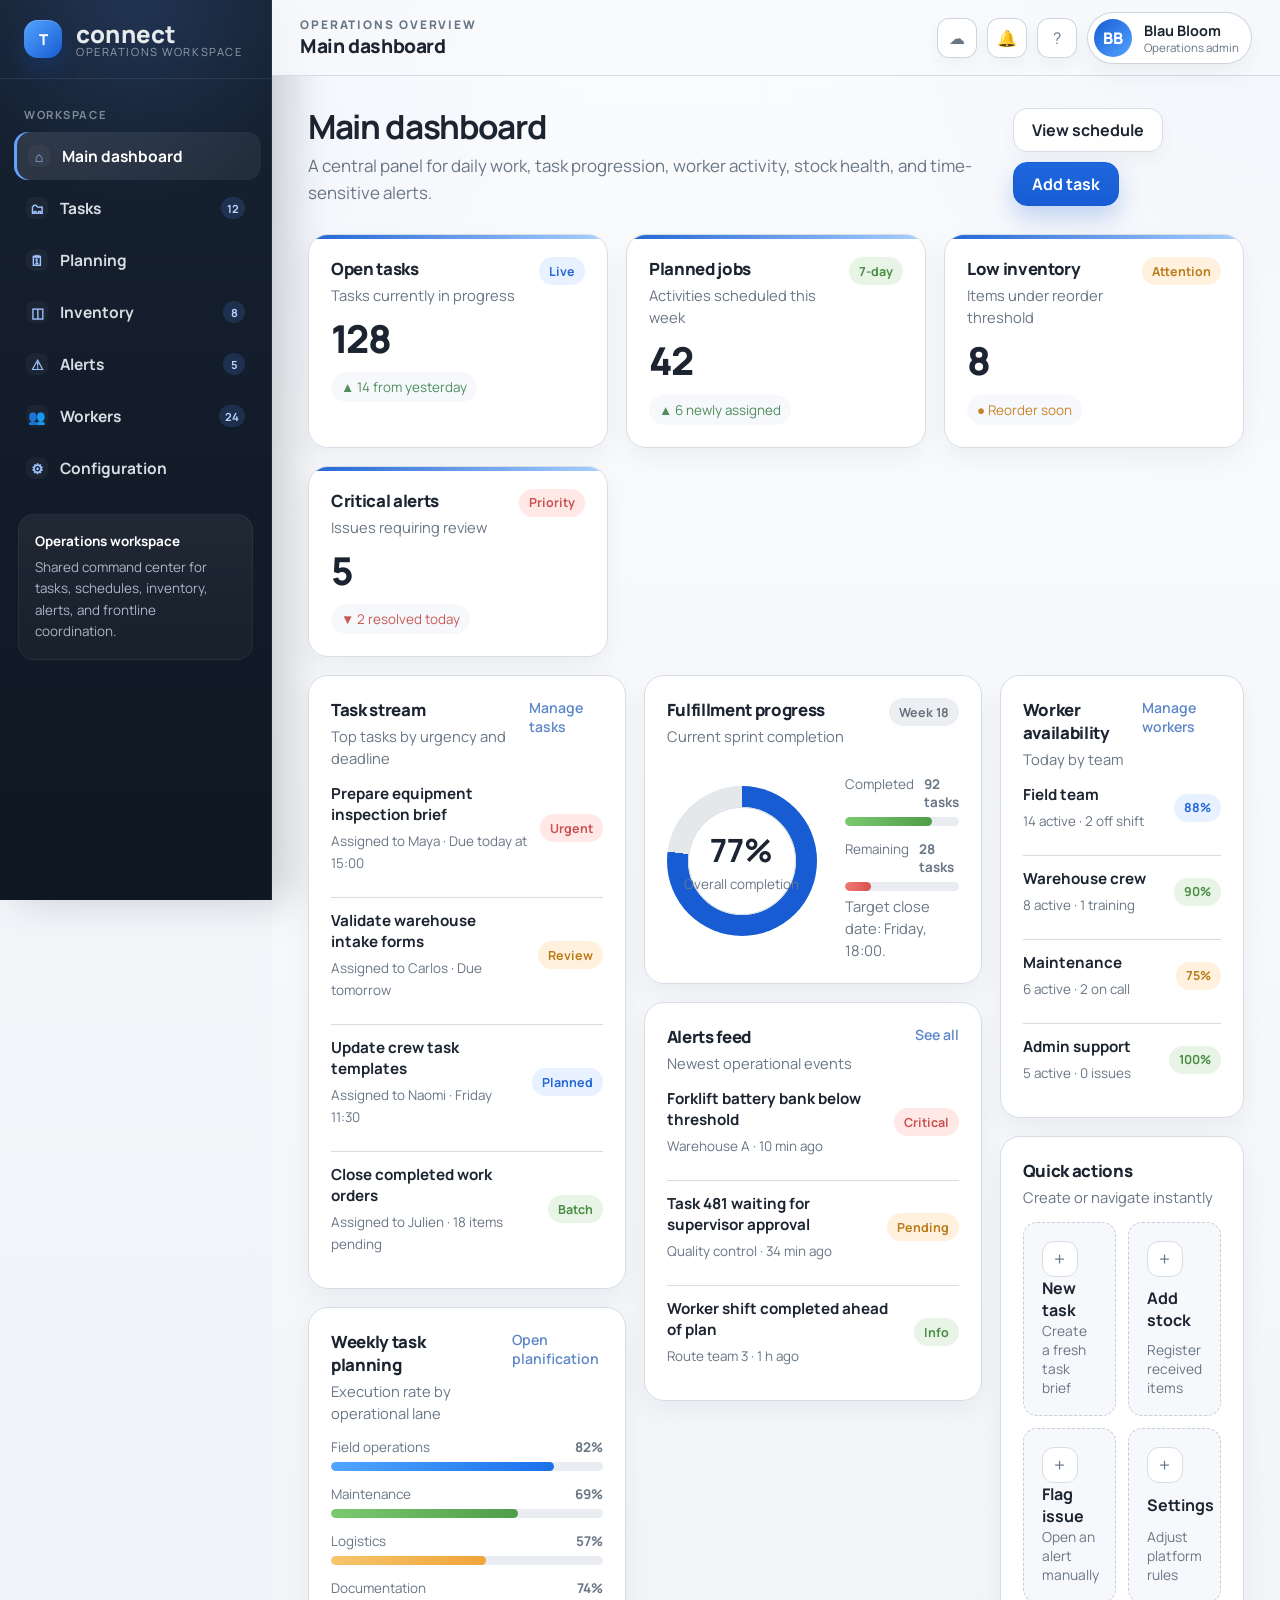
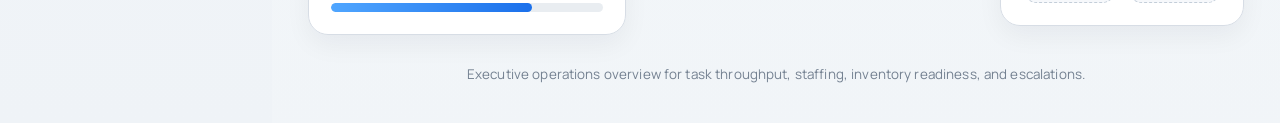
==== commit 7a71b5de: "modified:   alerts.html 	modified:   configuration.html 	modified:   index.html 	modified:   invento" ====
--- a/index.html
+++ b/index.html
@@ -7,27 +7,28 @@
   <meta name="description" content="TaskFlow Connect static dashboard demo." />
   <link rel="preconnect" href="https://fonts.googleapis.com">
   <link rel="preconnect" href="https://fonts.gstatic.com" crossorigin>
-  <link href="https://fonts.googleapis.com/css2?family=Inter:wght@400;500;600;700;800&display=swap" rel="stylesheet">
+  <link href="https://fonts.googleapis.com/css2?family=Manrope:wght@400;500;600;700;800&display=swap" rel="stylesheet">
   <link rel="stylesheet" href="styles.css" />
 </head>
 <body>
+  <div class="sidebar-scrim" data-sidebar-scrim hidden></div>
   <div class="app-shell">
     <aside class="sidebar">
       <a class="brand" href="index.html">
         <div class="brand-logo">T</div>
-        <div class="brand-wordmark"><strong>connect</strong><span>TaskFlow platform</span></div>
+        <div class="brand-wordmark"><strong>connect</strong><span>Operations workspace</span></div>
       </a>
       <div class="sidebar-section-title">Workspace</div>
       <ul class="nav-list"><li class="nav-item"><a class="nav-link active" href="index.html"><span class="nav-label"><span class="nav-icon">⌂</span><span>Main dashboard</span></span><span></span></a></li>
-<li class="nav-item"><a class="nav-link" href="task-description.html"><span class="nav-label"><span class="nav-icon">🗂</span><span>Task description</span></span><span class="nav-badge">12</span></a></li>
-<li class="nav-item"><a class="nav-link" href="planification.html"><span class="nav-label"><span class="nav-icon">🗓</span><span>Planification</span></span><span></span></a></li>
+<li class="nav-item"><a class="nav-link" href="task-description.html"><span class="nav-label"><span class="nav-icon">🗂</span><span>Tasks</span></span><span class="nav-badge">12</span></a></li>
+<li class="nav-item"><a class="nav-link" href="planification.html"><span class="nav-label"><span class="nav-icon">🗓</span><span>Planning</span></span><span></span></a></li>
 <li class="nav-item"><a class="nav-link" href="inventory.html"><span class="nav-label"><span class="nav-icon">◫</span><span>Inventory</span></span><span class="nav-badge">8</span></a></li>
 <li class="nav-item"><a class="nav-link" href="alerts.html"><span class="nav-label"><span class="nav-icon">⚠</span><span>Alerts</span></span><span class="nav-badge">5</span></a></li>
 <li class="nav-item"><a class="nav-link" href="workers.html"><span class="nav-label"><span class="nav-icon">👥</span><span>Workers</span></span><span class="nav-badge">24</span></a></li>
 <li class="nav-item"><a class="nav-link" href="configuration.html"><span class="nav-label"><span class="nav-icon">⚙</span><span>Configuration</span></span><span></span></a></li></ul>
       <div class="sidebar-footer">
-        <strong>Frontend demo only</strong>
-        Built to feel like a live operations platform with mock data and a Garmin-inspired interface.
+        <strong>Operations workspace</strong>
+        Shared command center for tasks, schedules, inventory, alerts, and frontline coordination.
       </div>
     </aside>
 
@@ -125,10 +126,10 @@
         </div></article>
       </div>
     </section>
-        <div class="footer-note">Static GitHub-ready demo. Replace the mock content later with real server data.</div>
+        <div class="footer-note">Executive operations overview for task throughput, staffing, inventory readiness, and escalations.</div>
       </main>
     </div>
   </div>
   <script src="script.js"></script>
 </body>
-</html>+</html>
--- a/styles.css
+++ b/styles.css
@@ -1,30 +1,97 @@
 :root {
-  --bg: #eef0f2;
-  --panel: #ffffff;
-  --panel-muted: #f6f7f8;
-  --line: #d9dde1;
-  --line-strong: #c6ccd1;
-  --text: #2d3338;
-  --text-soft: #6d7680;
-  --sidebar: #171a1e;
-  --sidebar-2: #1f2428;
-  --sidebar-hover: #2a3137;
-  --accent: #2d8cff;
-  --accent-soft: #dcecff;
-  --success: #62a95b;
-  --warning: #f0ad4e;
-  --danger: #d9534f;
-  --shadow: 0 8px 24px rgba(17, 23, 29, 0.08);
-  --radius: 16px;
-  --radius-sm: 10px;
+  --bg: #f3f5f8;
+  --panel: rgba(255, 255, 255, 0.96);
+  --panel-muted: #f6f8fb;
+  --line: #d7dde5;
+  --line-strong: #c4ced9;
+  --text: #1b2430;
+  --text-soft: #697686;
+  --sidebar: #0f1722;
+  --sidebar-2: #162131;
+  --sidebar-hover: #1b2838;
+  --accent: #175cd3;
+  --accent-soft: #e8f0ff;
+  --success: #4f8f5b;
+  --warning: #c6852a;
+  --danger: #c85a55;
+  --shadow: 0 18px 40px rgba(15, 23, 36, 0.08);
+  --shadow-soft: 0 10px 26px rgba(15, 23, 36, 0.05);
+  --radius: 20px;
+  --radius-sm: 12px;
 }
 
 * { box-sizing: border-box; }
 html, body { margin: 0; padding: 0; }
+[hidden] { display: none !important; }
+
+html {
+  scrollbar-width: thin;
+  scrollbar-color: #aeb7c2 #eef2f6;
+}
+
+body,
+.sidebar,
+.modal-dialog,
+textarea.text-input {
+  scrollbar-width: thin;
+  scrollbar-color: #98a4b3 transparent;
+}
+
+html::-webkit-scrollbar,
+body::-webkit-scrollbar,
+.sidebar::-webkit-scrollbar,
+.modal-dialog::-webkit-scrollbar,
+textarea.text-input::-webkit-scrollbar {
+  width: 12px;
+  height: 12px;
+}
+
+html::-webkit-scrollbar-track,
+body::-webkit-scrollbar-track,
+.sidebar::-webkit-scrollbar-track,
+.modal-dialog::-webkit-scrollbar-track,
+textarea.text-input::-webkit-scrollbar-track {
+  background: transparent;
+}
+
+html::-webkit-scrollbar-thumb,
+body::-webkit-scrollbar-thumb,
+.sidebar::-webkit-scrollbar-thumb,
+.modal-dialog::-webkit-scrollbar-thumb,
+textarea.text-input::-webkit-scrollbar-thumb {
+  background: linear-gradient(180deg, #a9b3be 0%, #8996a6 100%);
+  border-radius: 999px;
+  border: 3px solid transparent;
+  background-clip: padding-box;
+}
+
+html::-webkit-scrollbar-thumb:hover,
+body::-webkit-scrollbar-thumb:hover,
+.sidebar::-webkit-scrollbar-thumb:hover,
+.modal-dialog::-webkit-scrollbar-thumb:hover,
+textarea.text-input::-webkit-scrollbar-thumb:hover {
+  background: linear-gradient(180deg, #909dad 0%, #738295 100%);
+  border: 3px solid transparent;
+  background-clip: padding-box;
+}
+
+html::-webkit-scrollbar-corner,
+body::-webkit-scrollbar-corner,
+.sidebar::-webkit-scrollbar-corner,
+.modal-dialog::-webkit-scrollbar-corner,
+textarea.text-input::-webkit-scrollbar-corner {
+  background: transparent;
+}
+
 body {
-  font-family: Inter, Arial, sans-serif;
+  font-family: "Manrope", "Segoe UI", sans-serif;
   background: var(--bg);
   color: var(--text);
+  min-height: 100vh;
+  background-image:
+    radial-gradient(circle at top left, rgba(23, 92, 211, 0.09), transparent 28%),
+    radial-gradient(circle at top right, rgba(15, 76, 184, 0.05), transparent 24%),
+    linear-gradient(180deg, #f7f9fc 0%, #eff3f7 100%);
 }
 
 a { color: inherit; text-decoration: none; }
@@ -33,14 +100,24 @@
 .app-shell {
   min-height: 100vh;
   display: grid;
-  grid-template-columns: 250px minmax(0, 1fr);
+  grid-template-columns: 272px minmax(0, 1fr);
+}
+
+.sidebar-scrim {
+  position: fixed;
+  inset: 0;
+  background: rgba(17, 23, 29, 0.42);
+  z-index: 35;
 }
 
 .sidebar {
-  background: linear-gradient(180deg, #171a1e 0%, #111418 100%);
+  background:
+    radial-gradient(circle at top, rgba(80, 138, 232, 0.18), transparent 22%),
+    linear-gradient(180deg, var(--sidebar-2) 0%, var(--sidebar) 100%);
   color: #e7eaed;
-  padding: 18px 0 0;
+  padding: 20px 0 0;
   border-right: 1px solid rgba(255,255,255,0.06);
+  box-shadow: 18px 0 40px rgba(9, 15, 24, 0.18);
   position: sticky;
   top: 0;
   height: 100vh;
@@ -50,22 +127,23 @@
 .brand {
   display: flex;
   align-items: center;
-  gap: 12px;
-  padding: 0 22px 18px;
-  margin-bottom: 6px;
+  gap: 14px;
+  padding: 0 24px 20px;
+  margin-bottom: 10px;
   border-bottom: 1px solid rgba(255,255,255,0.08);
 }
 
 .brand-logo {
-  width: 30px;
-  height: 30px;
-  border-radius: 50%;
-  background: linear-gradient(135deg, #53a4ff, #1c6de3);
+  width: 38px;
+  height: 38px;
+  border-radius: 14px;
+  background: linear-gradient(135deg, #53a4ff, #175cd3);
   display: grid;
   place-items: center;
   font-size: 15px;
   font-weight: 800;
   color: white;
+  box-shadow: inset 0 1px 0 rgba(255,255,255,0.18), 0 12px 22px rgba(18, 82, 188, 0.24);
 }
 
 .brand-wordmark {
@@ -75,30 +153,30 @@
 }
 .brand-wordmark strong {
   text-transform: lowercase;
-  letter-spacing: 0.02em;
-  font-size: 1.35rem;
-  font-weight: 700;
+  letter-spacing: 0.01em;
+  font-size: 1.5rem;
+  font-weight: 800;
 }
 .brand-wordmark span {
-  font-size: 0.72rem;
+  font-size: 0.7rem;
   color: #92a0ad;
-  letter-spacing: 0.08em;
+  letter-spacing: 0.14em;
   text-transform: uppercase;
 }
 
 .sidebar-section-title {
-  font-size: 0.72rem;
+  font-size: 0.7rem;
   font-weight: 700;
   color: #7e8a95;
-  letter-spacing: 0.08em;
+  letter-spacing: 0.14em;
   text-transform: uppercase;
-  padding: 18px 22px 8px;
+  padding: 18px 24px 10px;
 }
 
 .nav-list {
   list-style: none;
   margin: 0;
-  padding: 0 8px;
+  padding: 0 12px;
 }
 
 .nav-item + .nav-item { margin-top: 4px; }
@@ -109,20 +187,23 @@
   justify-content: space-between;
   gap: 10px;
   color: #d8dde2;
-  font-size: 0.95rem;
-  padding: 11px 14px;
-  border-radius: 10px;
-  transition: background 0.2s ease, color 0.2s ease;
+  font-size: 0.97rem;
+  font-weight: 700;
+  padding: 13px 14px;
+  border-radius: 14px;
+  transition: background 0.2s ease, color 0.2s ease, transform 0.2s ease;
 }
 
 .nav-link:hover,
 .nav-link.active {
-  background: var(--sidebar-hover);
+  background: rgba(255,255,255,0.08);
   color: white;
+  transform: translateX(2px);
 }
 
 .nav-link.active {
-  box-shadow: inset 3px 0 0 var(--accent);
+  background: linear-gradient(90deg, rgba(255,255,255,0.1) 0%, rgba(255,255,255,0.06) 100%);
+  box-shadow: inset 3px 0 0 #63a2ff;
 }
 
 .nav-label {
@@ -132,10 +213,15 @@
 }
 
 .nav-icon {
-  width: 18px;
+  width: 22px;
+  height: 22px;
+  border-radius: 8px;
+  background: rgba(255,255,255,0.04);
+  display: inline-grid;
+  place-items: center;
   text-align: center;
-  color: #87b8ff;
-  font-size: 0.95rem;
+  color: #9ec4ff;
+  font-size: 0.88rem;
 }
 
 .nav-badge {
@@ -143,23 +229,24 @@
   height: 22px;
   padding: 0 6px;
   border-radius: 999px;
-  background: rgba(45, 140, 255, 0.18);
-  color: #9bc5ff;
+  background: rgba(80, 138, 232, 0.18);
+  color: #b6d3ff;
   display: inline-flex;
   align-items: center;
   justify-content: center;
-  font-size: 0.72rem;
+  font-size: 0.7rem;
   font-weight: 700;
 }
 
 .sidebar-footer {
-  margin: 18px 18px 20px;
-  padding: 14px;
-  border-radius: 12px;
-  background: rgba(255,255,255,0.05);
-  color: #afbbc6;
-  font-size: 0.85rem;
-  line-height: 1.5;
+  margin: 22px 18px 24px;
+  padding: 16px;
+  border-radius: 16px;
+  background: linear-gradient(180deg, rgba(255,255,255,0.06) 0%, rgba(255,255,255,0.03) 100%);
+  border: 1px solid rgba(255,255,255,0.05);
+  color: #aab7c5;
+  font-size: 0.84rem;
+  line-height: 1.6;
 }
 .sidebar-footer strong { color: #fff; display: block; margin-bottom: 4px; }
 
@@ -167,17 +254,18 @@
   min-width: 0;
   display: flex;
   flex-direction: column;
+  background: linear-gradient(180deg, rgba(255,255,255,0.4) 0%, rgba(255,255,255,0.14) 100%);
 }
 
 .topbar {
-  height: 68px;
-  background: rgba(255,255,255,0.92);
-  backdrop-filter: blur(10px);
-  border-bottom: 1px solid var(--line);
+  height: 76px;
+  background: rgba(248, 250, 252, 0.84);
+  backdrop-filter: blur(16px);
+  border-bottom: 1px solid rgba(199, 208, 218, 0.7);
   display: flex;
   align-items: center;
   justify-content: space-between;
-  padding: 0 24px;
+  padding: 0 28px;
   position: sticky;
   top: 0;
   z-index: 20;
@@ -194,7 +282,7 @@
   width: 42px;
   height: 42px;
   border: 1px solid var(--line);
-  background: white;
+  background: rgba(255,255,255,0.92);
   border-radius: 12px;
   cursor: pointer;
 }
@@ -207,15 +295,16 @@
 }
 
 .page-kicker {
-  font-size: 0.78rem;
+  font-size: 0.74rem;
   text-transform: uppercase;
-  letter-spacing: 0.08em;
-  color: var(--text-soft);
-  font-weight: 700;
+  letter-spacing: 0.16em;
+  color: var(--text-soft);
+  font-weight: 800;
 }
 .page-title-inline {
-  font-size: 1.15rem;
-  font-weight: 700;
+  font-size: 1.2rem;
+  font-weight: 800;
+  letter-spacing: -0.02em;
 }
 
 .topbar-right {
@@ -225,48 +314,57 @@
 }
 
 .icon-button {
+  width: 40px;
+  height: 40px;
+  border-radius: 12px;
+  border: 1px solid rgba(201, 209, 219, 0.9);
+  background: rgba(255,255,255,0.92);
+  color: var(--text-soft);
+  display: grid;
+  place-items: center;
+  cursor: pointer;
+  box-shadow: 0 8px 16px rgba(15, 23, 36, 0.04);
+  transition: transform 0.18s ease, border-color 0.18s ease, box-shadow 0.18s ease;
+}
+
+.icon-button:hover {
+  transform: translateY(-1px);
+  border-color: #bcc8d6;
+  box-shadow: 0 10px 22px rgba(15, 23, 36, 0.08);
+}
+
+.user-pill {
+  display: flex;
+  align-items: center;
+  gap: 12px;
+  padding: 6px 12px 6px 6px;
+  border-radius: 999px;
+  border: 1px solid rgba(201, 209, 219, 0.9);
+  background: rgba(255,255,255,0.94);
+  box-shadow: 0 10px 24px rgba(15, 23, 36, 0.05);
+}
+.user-pill strong {
+  display: block;
+  font-size: 0.9rem;
+}
+.user-pill span {
+  display: block;
+  font-size: 0.72rem;
+  color: var(--text-soft);
+}
+.avatar {
   width: 38px;
   height: 38px;
   border-radius: 50%;
-  border: 1px solid var(--line);
-  background: white;
-  color: var(--text-soft);
   display: grid;
   place-items: center;
-  cursor: pointer;
-}
-
-.user-pill {
-  display: flex;
-  align-items: center;
-  gap: 10px;
-  padding: 5px 8px 5px 5px;
-  border-radius: 999px;
-  border: 1px solid var(--line);
-  background: white;
-}
-.user-pill strong {
-  display: block;
-  font-size: 0.9rem;
-}
-.user-pill span {
-  display: block;
-  font-size: 0.72rem;
-  color: var(--text-soft);
-}
-.avatar {
-  width: 34px;
-  height: 34px;
-  border-radius: 50%;
-  display: grid;
-  place-items: center;
-  background: linear-gradient(135deg, #1c6de3, #53a4ff);
+  background: linear-gradient(135deg, #175cd3, #53a4ff);
   color: white;
   font-weight: 800;
 }
 
 .content {
-  padding: 24px;
+  padding: 32px 36px 40px;
 }
 
 .page-header {
@@ -274,18 +372,21 @@
   align-items: end;
   justify-content: space-between;
   gap: 20px;
-  margin-bottom: 24px;
+  margin-bottom: 28px;
 }
 
 .page-header h1 {
   margin: 0;
-  font-size: clamp(1.6rem, 2vw, 2.2rem);
-  line-height: 1.1;
+  font-size: clamp(2rem, 2.6vw, 2.8rem);
+  line-height: 1.02;
+  letter-spacing: -0.04em;
 }
 .page-header p {
-  margin: 8px 0 0;
-  color: var(--text-soft);
-  max-width: 720px;
+  margin: 10px 0 0;
+  color: var(--text-soft);
+  max-width: 860px;
+  font-size: 1.06rem;
+  line-height: 1.55;
 }
 
 .action-row {
@@ -296,27 +397,48 @@
 
 .button {
   border: 1px solid var(--line);
-  background: white;
+  background: rgba(255,255,255,0.92);
   color: var(--text);
-  height: 42px;
-  padding: 0 16px;
-  border-radius: 12px;
+  height: 44px;
+  padding: 0 18px;
+  border-radius: 14px;
   display: inline-flex;
   align-items: center;
   justify-content: center;
   gap: 8px;
-  font-weight: 600;
+  font-weight: 700;
   cursor: pointer;
+  box-shadow: 0 8px 18px rgba(15, 23, 36, 0.04);
+  transition: transform 0.18s ease, border-color 0.18s ease, box-shadow 0.18s ease, background 0.18s ease;
+}
+
+.button:hover {
+  transform: translateY(-1px);
+  border-color: #bec9d4;
+  box-shadow: 0 12px 22px rgba(15, 23, 36, 0.08);
 }
 .button-primary {
-  background: var(--accent);
+  background: linear-gradient(180deg, #1f67dd 0%, var(--accent) 100%);
   color: white;
   border-color: var(--accent);
+  box-shadow: 0 12px 24px rgba(23, 92, 211, 0.24);
 }
 .button-soft {
-  background: var(--accent-soft);
+  background: linear-gradient(180deg, #f3f7ff 0%, #e5efff 100%);
   color: #1b5fca;
-  border-color: transparent;
+  border-color: #d4e2fb;
+}
+
+.task-create-button {
+  background: linear-gradient(180deg, #f3f7ff 0%, #e4eeff 100%);
+  color: #1c57b1;
+  border: 1px solid #ccddfb;
+  box-shadow: 0 12px 24px rgba(23, 92, 211, 0.12);
+}
+
+.task-create-button:hover {
+  background: linear-gradient(180deg, #e4f0ff 0%, #d3e6ff 100%);
+  border-color: #b4d2ff;
 }
 
 .grid {
@@ -325,7 +447,7 @@
 }
 
 .kpi-grid {
-  grid-template-columns: repeat(4, minmax(0, 1fr));
+  grid-template-columns: repeat(3, minmax(0, 1fr));
   margin-bottom: 18px;
 }
 
@@ -333,10 +455,11 @@
   background: var(--panel);
   border: 1px solid var(--line);
   border-radius: var(--radius);
-  box-shadow: var(--shadow);
+  box-shadow: var(--shadow-soft);
+  backdrop-filter: blur(10px);
 }
 .card-inner {
-  padding: 18px;
+  padding: 22px;
 }
 .card-header {
   display: flex;
@@ -347,13 +470,15 @@
 }
 .card-title {
   margin: 0;
-  font-size: 1rem;
-  font-weight: 700;
+  font-size: 1.05rem;
+  font-weight: 800;
+  letter-spacing: -0.02em;
 }
 .card-subtitle {
   margin: 4px 0 0;
   color: var(--text-soft);
-  font-size: 0.9rem;
+  font-size: 0.92rem;
+  line-height: 1.5;
 }
 .card-header .muted-link {
   color: #5d87c9;
@@ -362,10 +487,11 @@
 }
 
 .kpi-card .metric {
-  font-size: 2rem;
+  font-size: 2.4rem;
   line-height: 1;
-  margin: 8px 0;
+  margin: 12px 0 14px;
   font-weight: 800;
+  letter-spacing: -0.04em;
 }
 .kpi-card .delta {
   display: inline-flex;
@@ -380,6 +506,27 @@
 .kpi-card .delta.positive { color: var(--success); }
 .kpi-card .delta.warning { color: var(--warning); }
 .kpi-card .delta.negative { color: var(--danger); }
+.kpi-card {
+  cursor: pointer;
+  transition: transform 0.18s ease, border-color 0.18s ease, box-shadow 0.18s ease;
+  position: relative;
+  overflow: hidden;
+}
+
+.kpi-card::before {
+  content: "";
+  position: absolute;
+  inset: 0 auto auto 0;
+  width: 100%;
+  height: 4px;
+  background: linear-gradient(90deg, rgba(23, 92, 211, 0.95), rgba(83, 164, 255, 0.5));
+}
+.kpi-card:hover,
+.kpi-card.active {
+  border-color: #b8d1f6;
+  box-shadow: var(--shadow);
+  transform: translateY(-1px);
+}
 
 .dashboard-grid {
   grid-template-columns: 1.3fr 1fr 1fr;
@@ -694,7 +841,7 @@
   padding: 0 12px;
   border-radius: 999px;
   border: 1px solid var(--line);
-  background: white;
+  background: rgba(255,255,255,0.9);
   display: inline-flex;
   align-items: center;
   color: var(--text-soft);
@@ -702,32 +849,54 @@
   font-weight: 600;
 }
 .filter-chip.active {
-  background: var(--accent-soft);
-  border-color: transparent;
+  background: linear-gradient(180deg, #f3f7ff 0%, #e7efff 100%);
+  border-color: #d4e2fb;
   color: #1d63d2;
 }
 
 .notice-bar {
-  background: linear-gradient(90deg, #dfeeff, #eff6ff);
-  border: 1px solid #cde1ff;
-  color: #245db6;
-  padding: 14px 16px;
-  border-radius: 14px;
+  background: linear-gradient(135deg, rgba(232, 240, 255, 0.95) 0%, rgba(245, 248, 255, 0.95) 100%);
+  border: 1px solid #d0def6;
+  color: #2453a6;
+  padding: 16px 18px 16px 22px;
+  border-radius: 16px;
   display: flex;
   justify-content: space-between;
   gap: 12px;
-  margin-bottom: 18px;
+  margin-bottom: 22px;
+  box-shadow: 0 12px 26px rgba(23, 92, 211, 0.06);
+  position: relative;
+}
+
+.notice-bar::before {
+  content: "";
+  position: absolute;
+  left: 0;
+  top: 14px;
+  bottom: 14px;
+  width: 4px;
+  border-radius: 999px;
+  background: linear-gradient(180deg, #2d76ee 0%, #5ea4ff 100%);
 }
 
 .text-input,
 .select-input {
   width: 100%;
-  height: 42px;
-  border-radius: 12px;
+  height: 44px;
+  border-radius: 14px;
   border: 1px solid var(--line);
-  background: white;
+  background: rgba(255,255,255,0.94);
   padding: 0 14px;
   color: var(--text);
+  transition: border-color 0.18s ease, box-shadow 0.18s ease, background 0.18s ease;
+}
+
+.text-input:focus,
+.select-input:focus {
+  outline: none;
+  border-color: #a9c7f4;
+  box-shadow: 0 0 0 4px rgba(23, 92, 211, 0.08);
+  background: white;
 }
 
 .form-grid {
@@ -749,10 +918,709 @@
 }
 
 .footer-note {
+  color: #748191;
+  font-size: 0.84rem;
+  text-align: center;
+  margin-top: 30px;
+  letter-spacing: 0.01em;
+}
+
+.task-page {
+  position: relative;
+}
+
+.planification-page {
+  position: relative;
+}
+
+.task-filters {
+  display: grid;
+  grid-template-columns: repeat(4, minmax(0, 1fr));
+  gap: 14px;
+  align-items: end;
+}
+
+.task-toggle {
+  min-height: 44px;
+  border: 1px solid var(--line);
+  border-radius: 14px;
+  background: var(--panel-muted);
+  padding: 0 14px;
+  display: flex;
+  align-items: center;
+  gap: 10px;
+  font-size: 0.92rem;
+  font-weight: 600;
+}
+
+.task-toggle input {
+  width: 16px;
+  height: 16px;
+  accent-color: var(--accent);
+}
+
+.task-list {
+  display: grid;
+  gap: 12px;
+}
+
+.recurring-task-list .task-list-card.active {
+  border-color: #b8d1f6;
+  box-shadow: var(--shadow);
+}
+
+.task-list-card {
+  border: 1px solid var(--line);
+  border-radius: 18px;
+  background: linear-gradient(180deg, #ffffff 0%, #fbfcfd 100%);
+  padding: 18px 22px;
+  cursor: pointer;
+  transition: transform 0.18s ease, border-color 0.18s ease, box-shadow 0.18s ease;
+  box-shadow: 0 8px 18px rgba(15, 23, 36, 0.04);
+}
+
+.task-list-card:hover {
+  border-color: #b8d1f6;
+  box-shadow: var(--shadow);
+  transform: translateY(-1px);
+}
+
+.task-card-top,
+.task-card-meta,
+.task-card-bottom {
+  display: flex;
+  justify-content: space-between;
+  gap: 12px;
+}
+
+.task-card-top {
+  align-items: start;
+  margin-bottom: 10px;
+}
+
+.task-card-top strong {
+  display: block;
+  font-size: 1rem;
+  margin-bottom: 4px;
+}
+
+.task-card-top span,
+.task-card-meta span,
+.task-card-bottom span {
+  color: var(--text-soft);
+  font-size: 0.84rem;
+}
+
+.task-card-meta {
+  margin-bottom: 10px;
+  flex-wrap: wrap;
+}
+
+.task-card-actions {
+  display: flex;
+  gap: 8px;
+}
+
+.task-card-summary {
+  flex: 1 1 auto;
+  min-width: 0;
+  max-width: 860px;
+}
+
+.task-card-summary p {
+  margin: 14px 0 0;
+  color: var(--text-soft);
+  font-size: 0.9rem;
+  line-height: 1.5;
+}
+
+.task-card-summary .task-card-frequency {
+  margin: 10px 0 0;
+  color: #245db6;
+  font-size: 0.84rem;
+  font-weight: 700;
+}
+
+.task-card-badges {
+  display: flex;
+  align-items: start;
+  justify-content: end;
+  gap: 10px;
+  flex-wrap: wrap;
+  flex: 0 0 auto;
+}
+
+.button.button-ghost {
+  background: transparent;
+}
+
+.button.button-ghost:hover {
+  background: var(--panel-muted);
+}
+
+.mini-button {
+  height: 34px;
+  padding: 0 12px;
+  border-radius: 10px;
+}
+
+.task-detail-panel {
+  min-height: 100%;
+}
+
+.task-detail-empty,
+.empty-state {
+  min-height: 240px;
+  border: 1px dashed var(--line-strong);
+  border-radius: 16px;
+  background: linear-gradient(180deg, #fafbfc 0%, #f3f6f8 100%);
+  display: grid;
+  place-items: center;
+  text-align: center;
+  padding: 28px;
+  color: var(--text-soft);
+}
+
+.task-detail-empty strong,
+.empty-state strong {
+  display: block;
+  color: var(--text);
+  margin-bottom: 6px;
+}
+
+.task-detail-grid {
+  display: grid;
+  gap: 12px;
+}
+
+.task-detail-summary {
+  display: flex;
+  justify-content: space-between;
+  gap: 14px;
+  align-items: start;
+}
+
+.task-detail-summary h3 {
+  margin: 0;
+  font-size: 1.1rem;
+}
+
+.task-detail-summary p {
+  margin: 0;
+  color: var(--text-soft);
+}
+
+.task-detail-summary-static {
+  display: block;
+}
+
+.task-detail-copy {
+  margin: 0 0 4px;
+  color: var(--text-soft);
+  font-size: 0.92rem;
+  line-height: 1.45;
+  max-width: 880px;
+}
+
+.detail-metadata {
+  display: grid;
+  grid-template-columns: repeat(2, minmax(0, 1fr));
+  gap: 10px;
+}
+
+.meta-box {
+  border: 1px solid var(--line);
+  border-radius: 10px;
+  background: linear-gradient(180deg, #ffffff 0%, #f8fafc 100%);
+  padding: 10px 12px;
+  box-shadow: none;
+}
+
+.meta-box span {
+  display: block;
+  color: var(--text-soft);
+  font-size: 0.76rem;
+  text-transform: uppercase;
+  letter-spacing: 0.06em;
+  margin-bottom: 4px;
+}
+
+.meta-box strong {
+  display: block;
+  font-size: 0.88rem;
+  line-height: 1.35;
+}
+
+.comment-list {
+  display: grid;
+  gap: 10px;
+}
+
+.comment-card {
+  border: 1px solid var(--line);
+  border-radius: 14px;
+  background: white;
+  padding: 14px;
+}
+
+.comment-card span {
   color: var(--text-soft);
   font-size: 0.82rem;
+}
+
+.comment-card p {
+  margin: 6px 0 0;
+  font-size: 0.92rem;
+}
+
+.timeline-log {
+  position: relative;
+  display: grid;
+  gap: 14px;
+}
+
+.task-comment-form {
+  display: grid;
+  gap: 10px;
+  margin-bottom: 6px;
+  padding: 12px;
+  border: 1px solid var(--line);
+  border-radius: 16px;
+  background: linear-gradient(180deg, #ffffff 0%, #f9fbfd 100%);
+}
+
+.task-comment-actions {
+  display: flex;
+  justify-content: end;
+}
+
+.timeline-log::before {
+  content: "";
+  position: absolute;
+  top: 6px;
+  bottom: 6px;
+  left: 17px;
+  width: 2px;
+  background: linear-gradient(180deg, #cfe0f8 0%, #dfe5eb 100%);
+}
+
+.timeline-entry {
+  position: relative;
+  margin-left: 42px;
+  border: 1px solid var(--line);
+  border-radius: 14px;
+  background: linear-gradient(180deg, #ffffff 0%, #fbfcfd 100%);
+  padding: 12px 14px;
+  box-shadow: 0 4px 12px rgba(17, 23, 29, 0.04);
+}
+
+.timeline-entry::before {
+  content: "";
+  position: absolute;
+  left: -33px;
+  top: 18px;
+  width: 12px;
+  height: 12px;
+  border-radius: 50%;
+  background: var(--accent);
+  box-shadow: 0 0 0 5px #e7f1ff;
+}
+
+.timeline-entry.system::before {
+  background: #4b8c46;
+  box-shadow: 0 0 0 5px #e8f5e6;
+}
+
+.timeline-entry.comment::before {
+  background: #bb7b1a;
+  box-shadow: 0 0 0 5px #fff1de;
+}
+
+.timeline-entry-header {
+  display: flex;
+  justify-content: space-between;
+  gap: 12px;
+  align-items: start;
+}
+
+.timeline-entry-header strong {
+  display: block;
+  font-size: 0.95rem;
+}
+
+.timeline-entry-header span {
+  white-space: nowrap;
+}
+
+.timeline-entry p {
+  margin: 8px 0 0;
+  font-size: 0.92rem;
+}
+
+.modal-backdrop {
+  position: fixed;
+  inset: 0;
+  background: rgba(18, 25, 35, 0.55);
+  display: grid;
+  place-items: center;
+  padding: 20px;
+  z-index: 60;
+}
+
+.modal-dialog {
+  width: min(760px, 100%);
+  max-height: calc(100vh - 40px);
+  overflow-y: auto;
+  overflow-x: hidden;
+  scrollbar-gutter: stable;
+  background: white;
+  border-radius: 20px;
+  border: 1px solid rgba(255,255,255,0.2);
+  box-shadow: 0 24px 48px rgba(12, 18, 26, 0.24);
+  padding: 20px 16px 20px 20px;
+}
+
+.modal-dialog-wide {
+  width: min(980px, 100%);
+}
+
+.icon-only-button {
+  width: 44px;
+  min-width: 44px;
+  padding: 0;
+  font-size: 1.05rem;
+  line-height: 1;
+}
+
+.subtle-icon-button {
+  width: 32px;
+  height: 32px;
+  min-width: 32px;
+  border-radius: 10px;
+  font-size: 0.95rem;
+}
+
+.modal-header {
+  display: flex;
+  justify-content: space-between;
+  gap: 16px;
+  align-items: start;
+  margin-bottom: 18px;
+}
+
+.modal-header-compact {
+  margin-bottom: 6px;
+}
+
+.modal-header-actions {
+  display: flex;
+  gap: 10px;
+  margin-left: auto;
+}
+
+.modal-close {
+  flex: 0 0 auto;
+}
+
+.modal-form {
+  display: grid;
+  gap: 18px;
+}
+
+.modal-actions {
+  display: flex;
+  justify-content: end;
+  gap: 10px;
+}
+
+body.modal-open {
+  overflow: hidden;
+}
+
+.calendar-toggle {
+  display: inline-flex;
+  gap: 8px;
+  padding: 4px;
+  border-radius: 999px;
+  background: var(--panel-muted);
+  border: 1px solid var(--line);
+}
+
+.calendar-toggle-button {
+  border: 0;
+  background: transparent;
+  color: var(--text-soft);
+  padding: 8px 14px;
+  border-radius: 999px;
+  font-weight: 700;
+  cursor: pointer;
+}
+
+.calendar-toggle-button.active {
+  background: white;
+  color: #245db6;
+  box-shadow: 0 8px 18px rgba(15, 23, 36, 0.08);
+}
+
+.planification-calendar-actions {
+  display: flex;
+  align-items: center;
+  justify-content: end;
+  gap: 12px;
+  flex-wrap: wrap;
+}
+
+.calendar-nav {
+  display: inline-flex;
+  gap: 10px;
+  flex-wrap: wrap;
+}
+
+.planification-toolbar {
+  display: grid;
+  grid-template-columns: repeat(4, minmax(0, 1fr));
+  gap: 14px;
+  align-items: end;
+}
+
+.planification-section-tabs {
+  display: inline-flex;
+  gap: 8px;
+  padding: 4px;
+  border-radius: 999px;
+  background: var(--panel-muted);
+  border: 1px solid var(--line);
+}
+
+.planification-section-tab {
+  border: 0;
+  background: transparent;
+  color: var(--text-soft);
+  padding: 10px 16px;
+  border-radius: 999px;
+  font-weight: 700;
+  cursor: pointer;
+}
+
+.planification-section-tab.active {
+  background: white;
+  color: #245db6;
+  box-shadow: 0 8px 18px rgba(15, 23, 36, 0.08);
+}
+
+.planner-calendar {
+  display: grid;
+  gap: 12px;
+}
+
+.planner-calendar-header {
+  display: grid;
+  gap: 10px;
+}
+
+.planner-week-grid {
+  display: grid;
+  grid-template-columns: repeat(7, minmax(0, 1fr));
+  gap: 12px;
+}
+
+.planner-day-column,
+.planner-month-cell {
+  border: 1px solid var(--line);
+  border-radius: 18px;
+  background: linear-gradient(180deg, #ffffff 0%, #f9fbfd 100%);
+  min-height: 232px;
+  padding: 16px;
+  position: relative;
+  overflow: visible;
+  box-shadow: 0 8px 18px rgba(15, 23, 36, 0.04);
+}
+
+.planner-day-column.is-today,
+.planner-month-cell.is-today {
+  border-color: #9fc5ff;
+  box-shadow: inset 0 0 0 1px #d5e7ff;
+}
+
+.planner-day-head,
+.planner-month-head {
+  display: flex;
+  justify-content: space-between;
+  gap: 10px;
+  align-items: baseline;
+  margin-bottom: 12px;
+}
+
+.planner-day-head strong,
+.planner-month-head strong {
+  font-size: 0.95rem;
+}
+
+.planner-day-head span,
+.planner-month-head span {
+  color: var(--text-soft);
+  font-size: 0.8rem;
+}
+
+.planner-occurrence-list {
+  display: grid;
+  gap: 10px;
+  align-content: start;
+}
+
+.planner-occurrence {
+  border-radius: 12px;
+  padding: 10px 11px;
+  color: white;
+  box-shadow: 0 12px 22px rgba(17, 23, 29, 0.14);
+  position: relative;
+  cursor: default;
+}
+
+.planner-occurrence.blue { background: linear-gradient(135deg, #4287ea 0%, #175cd3 100%); }
+.planner-occurrence.green { background: linear-gradient(135deg, #6aad62 0%, #4f8f5b 100%); }
+.planner-occurrence.orange { background: linear-gradient(135deg, #e6a13d 0%, #c6852a 100%); }
+.planner-occurrence.red { background: linear-gradient(135deg, #de746f 0%, #c85a55 100%); }
+
+.planner-occurrence strong {
+  display: block;
+  font-size: 0.82rem;
+  margin: 0;
+  letter-spacing: 0.04em;
+}
+
+.planner-occurrence span {
+  display: none;
+}
+
+.planner-occurrence-tooltip {
+  position: absolute;
+  left: 50%;
+  bottom: calc(100% + 10px);
+  transform: translateX(-50%) translateY(6px);
+  width: min(240px, 70vw);
+  padding: 12px;
+  border-radius: 14px;
+  background: rgba(20, 25, 31, 0.96);
+  color: white;
+  box-shadow: 0 18px 36px rgba(10, 14, 20, 0.28);
+  opacity: 0;
+  pointer-events: none;
+  transition: opacity 0.18s ease, transform 0.18s ease;
+  z-index: 5;
+}
+
+.planner-occurrence-tooltip::after {
+  content: "";
+  position: absolute;
+  left: 50%;
+  top: 100%;
+  transform: translateX(-50%);
+  border: 7px solid transparent;
+  border-top-color: rgba(20, 25, 31, 0.96);
+}
+
+.planner-occurrence:hover .planner-occurrence-tooltip {
+  opacity: 1;
+  transform: translateX(-50%) translateY(0);
+}
+
+.planner-occurrence-tooltip strong {
+  display: block;
+  margin-bottom: 6px;
+  font-size: 0.86rem;
+  letter-spacing: 0;
+}
+
+.planner-occurrence-tooltip span {
+  display: block;
+  font-size: 0.78rem;
+  color: rgba(255, 255, 255, 0.86);
+  line-height: 1.45;
+}
+
+.planner-empty {
+  min-height: 120px;
+  border: 1px dashed var(--line-strong);
+  border-radius: 16px;
+  background: linear-gradient(180deg, #fafbfc 0%, #f3f6f8 100%);
+  display: grid;
+  place-items: center;
   text-align: center;
-  margin-top: 26px;
+  color: var(--text-soft);
+  padding: 18px;
+}
+
+.planner-month-grid {
+  display: grid;
+  grid-template-columns: repeat(7, minmax(0, 1fr));
+  gap: 12px;
+}
+
+.planner-month-spacer {
+  min-height: 240px;
+}
+
+.planner-month-cell.is-outside {
+  background: linear-gradient(180deg, #f7f8fa 0%, #f2f5f8 100%);
+  opacity: 0.75;
+}
+
+.planner-month-cell .planner-occurrence-list {
+  gap: 8px;
+}
+
+.planner-month-cell .planner-occurrence {
+  padding: 7px 9px;
+  box-shadow: none;
+}
+
+.planner-month-cell .planner-occurrence strong {
+  font-size: 0.76rem;
+}
+
+.planification-detail,
+.planification-upcoming {
+  display: grid;
+  gap: 12px;
+}
+
+.plan-detail-card,
+.upcoming-run-card {
+  border: 1px solid var(--line);
+  border-radius: 16px;
+  background: linear-gradient(180deg, #ffffff 0%, #fbfcfd 100%);
+  padding: 16px;
+}
+
+.plan-detail-card h3,
+.upcoming-run-card strong {
+  margin: 0 0 6px;
+  font-size: 1rem;
+}
+
+.plan-detail-copy {
+  margin: 0;
+  color: var(--text-soft);
+  line-height: 1.5;
+  font-size: 0.92rem;
+}
+
+.plan-detail-meta {
+  display: grid;
+  grid-template-columns: repeat(2, minmax(0, 1fr));
+  gap: 10px;
+  margin-top: 14px;
+}
+
+.plan-detail-meta .meta-box strong {
+  font-size: 0.86rem;
+}
+
+.upcoming-run-card span {
+  display: block;
+  color: var(--text-soft);
+  font-size: 0.84rem;
 }
 
 @media (max-width: 1240px) {
@@ -773,14 +1641,15 @@
     left: 0;
     top: 0;
     bottom: 0;
-    width: 250px;
+    width: 272px;
     z-index: 40;
     transform: translateX(-100%);
     transition: transform 0.25s ease;
   }
   body.sidebar-open .sidebar { transform: translateX(0); }
+  body.sidebar-open .sidebar-scrim { display: block !important; }
   .menu-toggle { display: inline-block; }
-  .content { padding: 18px; }
+  .content { padding: 20px; }
   .page-header { flex-direction: column; align-items: start; }
 }
 
@@ -793,7 +1662,30 @@
   .form-grid,
   .timeline-row,
   .days { grid-template-columns: 1fr; }
+  .task-filters,
+  .detail-metadata,
+  .planification-toolbar,
+  .plan-detail-meta,
+  .planner-week-grid,
+  .planner-month-grid { grid-template-columns: 1fr; }
+  .task-card-top,
+  .task-card-bottom,
+  .task-detail-summary,
+  .modal-actions,
+  .timeline-entry-header { flex-direction: column; align-items: stretch; }
+  .task-card-badges { justify-content: start; }
+  .task-comment-actions { justify-content: stretch; }
+  .task-list-card { padding: 16px; }
   .days div:first-child { display: none; }
   .quick-actions { grid-template-columns: 1fr; }
   .user-pill strong, .user-pill span { display: none; }
-}
+  .timeline-entry span { white-space: normal; }
+  .planification-calendar-actions { align-items: stretch; justify-content: stretch; }
+  .calendar-nav { width: 100%; }
+  .calendar-nav .button { flex: 1 1 0; }
+  .planification-section-tabs { width: 100%; justify-content: space-between; }
+  .calendar-toggle { width: 100%; justify-content: space-between; }
+  .content { padding: 20px 18px 28px; }
+  .page-header p { font-size: 1rem; }
+  .notice-bar { flex-direction: column; }
+}
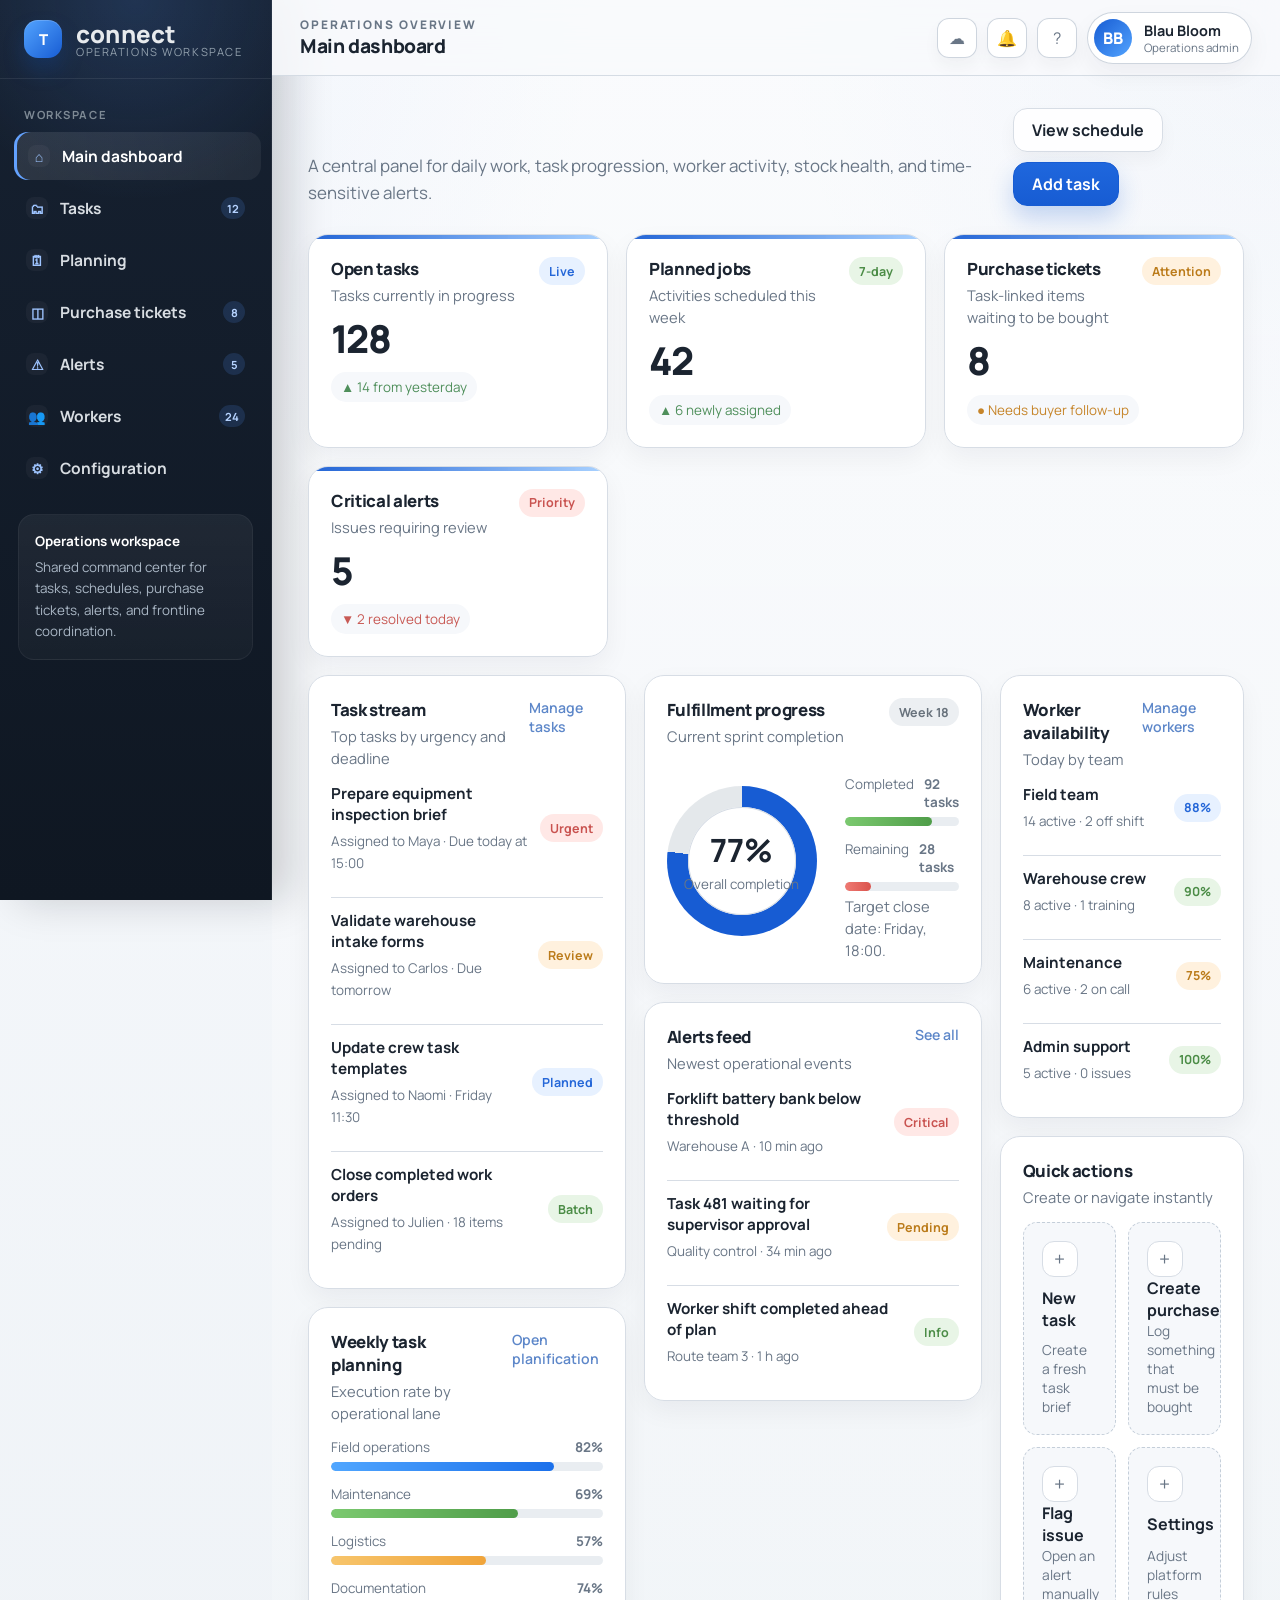
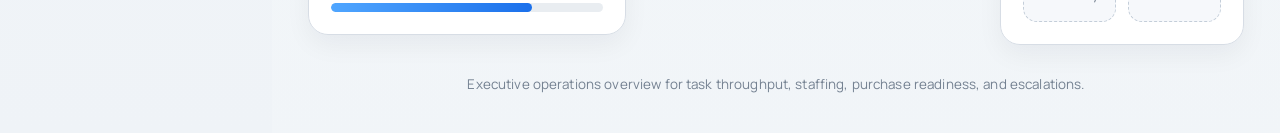
==== commit 2cf0f0f5: "modified:   README.md 	modified:   alerts.html 	modified:   configuration.html 	modified:   index.ht" ====
--- a/index.html
+++ b/index.html
@@ -22,13 +22,13 @@
       <ul class="nav-list"><li class="nav-item"><a class="nav-link active" href="index.html"><span class="nav-label"><span class="nav-icon">⌂</span><span>Main dashboard</span></span><span></span></a></li>
 <li class="nav-item"><a class="nav-link" href="task-description.html"><span class="nav-label"><span class="nav-icon">🗂</span><span>Tasks</span></span><span class="nav-badge">12</span></a></li>
 <li class="nav-item"><a class="nav-link" href="planification.html"><span class="nav-label"><span class="nav-icon">🗓</span><span>Planning</span></span><span></span></a></li>
-<li class="nav-item"><a class="nav-link" href="inventory.html"><span class="nav-label"><span class="nav-icon">◫</span><span>Inventory</span></span><span class="nav-badge">8</span></a></li>
+<li class="nav-item"><a class="nav-link" href="inventory.html"><span class="nav-label"><span class="nav-icon">◫</span><span>Purchase tickets</span></span><span class="nav-badge">8</span></a></li>
 <li class="nav-item"><a class="nav-link" href="alerts.html"><span class="nav-label"><span class="nav-icon">⚠</span><span>Alerts</span></span><span class="nav-badge">5</span></a></li>
 <li class="nav-item"><a class="nav-link" href="workers.html"><span class="nav-label"><span class="nav-icon">👥</span><span>Workers</span></span><span class="nav-badge">24</span></a></li>
 <li class="nav-item"><a class="nav-link" href="configuration.html"><span class="nav-label"><span class="nav-icon">⚙</span><span>Configuration</span></span><span></span></a></li></ul>
       <div class="sidebar-footer">
         <strong>Operations workspace</strong>
-        Shared command center for tasks, schedules, inventory, alerts, and frontline coordination.
+        Shared command center for tasks, schedules, purchase tickets, alerts, and frontline coordination.
       </div>
     </aside>
 
@@ -55,7 +55,6 @@
       <main class="content">
         <div class="page-header">
           <div>
-            <h1>Main dashboard</h1>
             <p>A central panel for daily work, task progression, worker activity, stock health, and time-sensitive alerts.</p>
           </div>
           <div class="action-row"><a class="button" href="planification.html">View schedule</a><a class="button button-primary" href="task-description.html">Add task</a></div>
@@ -63,7 +62,7 @@
         <section class="grid kpi-grid">
       <article class="card kpi-card"><div class="card-inner"><div class="card-header"><div><h2 class="card-title">Open tasks</h2><p class="card-subtitle">Tasks currently in progress</p></div><span class="pill blue">Live</span></div><div class="metric">128</div><span class="delta positive">▲ 14 from yesterday</span></div></article>
       <article class="card kpi-card"><div class="card-inner"><div class="card-header"><div><h2 class="card-title">Planned jobs</h2><p class="card-subtitle">Activities scheduled this week</p></div><span class="pill green">7-day</span></div><div class="metric">42</div><span class="delta positive">▲ 6 newly assigned</span></div></article>
-      <article class="card kpi-card"><div class="card-inner"><div class="card-header"><div><h2 class="card-title">Low inventory</h2><p class="card-subtitle">Items under reorder threshold</p></div><span class="pill orange">Attention</span></div><div class="metric">8</div><span class="delta warning">● Reorder soon</span></div></article>
+      <article class="card kpi-card"><div class="card-inner"><div class="card-header"><div><h2 class="card-title">Purchase tickets</h2><p class="card-subtitle">Task-linked items waiting to be bought</p></div><span class="pill orange">Attention</span></div><div class="metric">8</div><span class="delta warning">● Needs buyer follow-up</span></div></article>
       <article class="card kpi-card"><div class="card-inner"><div class="card-header"><div><h2 class="card-title">Critical alerts</h2><p class="card-subtitle">Issues requiring review</p></div><span class="pill red">Priority</span></div><div class="metric">5</div><span class="delta negative">▼ 2 resolved today</span></div></article>
     </section>
 
@@ -119,14 +118,14 @@
         <article class="card"><div class="card-inner"><div class="card-header"><div><h2 class="card-title">Quick actions</h2><p class="card-subtitle">Create or navigate instantly</p></div></div>
           <div class="quick-actions">
             <a class="quick-tile" href="task-description.html"><div class="quick-plus">+</div><strong>New task</strong><span>Create a fresh task brief</span></a>
-            <a class="quick-tile" href="inventory.html"><div class="quick-plus">+</div><strong>Add stock</strong><span>Register received items</span></a>
+            <a class="quick-tile" href="inventory.html"><div class="quick-plus">+</div><strong>Create purchase</strong><span>Log something that must be bought</span></a>
             <a class="quick-tile" href="alerts.html"><div class="quick-plus">+</div><strong>Flag issue</strong><span>Open an alert manually</span></a>
             <a class="quick-tile" href="configuration.html"><div class="quick-plus">+</div><strong>Settings</strong><span>Adjust platform rules</span></a>
           </div>
         </div></article>
       </div>
     </section>
-        <div class="footer-note">Executive operations overview for task throughput, staffing, inventory readiness, and escalations.</div>
+        <div class="footer-note">Executive operations overview for task throughput, staffing, purchase readiness, and escalations.</div>
       </main>
     </div>
   </div>
--- a/styles.css
+++ b/styles.css
@@ -854,6 +854,65 @@
   color: #1d63d2;
 }
 
+.workers-admin-page {
+  display: grid;
+  gap: 22px;
+}
+
+.workers-table-wrap {
+  border: 1px solid rgba(202, 211, 223, 0.92);
+  border-radius: 18px;
+  background: linear-gradient(180deg, rgba(251, 252, 253, 0.94) 0%, rgba(247, 249, 251, 0.98) 100%);
+}
+
+.workers-admin-table {
+  min-width: 760px;
+}
+
+.workers-admin-table th,
+.workers-admin-table td {
+  padding: 16px 18px;
+}
+
+.workers-admin-table thead th {
+  background: rgba(247, 249, 251, 0.96);
+}
+
+.workers-admin-table tbody tr:hover {
+  background: rgba(240, 246, 255, 0.72);
+}
+
+.member-cell {
+  display: flex;
+  align-items: center;
+  gap: 12px;
+}
+
+.member-name {
+  font-weight: 700;
+  color: var(--text);
+}
+
+.member-avatar {
+  width: 36px;
+  height: 36px;
+  border-radius: 50%;
+  display: inline-grid;
+  place-items: center;
+  color: #fff;
+  font-size: 0.8rem;
+  font-weight: 800;
+  letter-spacing: 0.04em;
+  flex: 0 0 auto;
+}
+
+.member-avatar-yellow { background: #d7c423; }
+.member-avatar-green { background: #79b640; }
+.member-avatar-blue { background: #4a88d9; }
+.member-avatar-pink { background: #d587a0; }
+.member-avatar-orange { background: #ef8740; }
+.member-avatar-red { background: #e24b55; }
+
 .notice-bar {
   background: linear-gradient(135deg, rgba(232, 240, 255, 0.95) 0%, rgba(245, 248, 255, 0.95) 100%);
   border: 1px solid #d0def6;
@@ -1411,6 +1470,7 @@
 .planner-calendar {
   display: grid;
   gap: 12px;
+  min-width: 0;
 }
 
 .planner-calendar-header {
@@ -1418,22 +1478,72 @@
   gap: 10px;
 }
 
+.planification-board {
+  display: grid;
+  grid-template-columns: 1fr;
+  gap: 18px;
+  align-items: start;
+}
+
+.planner-sidebar-card {
+  border: 1px solid var(--line);
+  border-radius: 20px;
+  background: linear-gradient(180deg, #ffffff 0%, #f7fafc 100%);
+  padding: 16px;
+  box-shadow: 0 10px 24px rgba(15, 23, 36, 0.05);
+}
+
+.planner-sidebar-head {
+  display: flex;
+  justify-content: space-between;
+  gap: 14px;
+  align-items: start;
+  margin-bottom: 14px;
+}
+
+.planner-sidebar-head h3 {
+  margin: 0;
+  font-size: 1rem;
+}
+
+.planner-sidebar-head p {
+  margin: 4px 0 0;
+  color: var(--text-soft);
+  font-size: 0.84rem;
+}
+
+.planner-weekday-row {
+  display: grid;
+  grid-template-columns: repeat(7, minmax(0, 1fr));
+  gap: 10px;
+}
+
+.planner-weekday {
+  padding: 0 8px 10px;
+  color: var(--text-soft);
+  font-size: 0.75rem;
+  font-weight: 800;
+  letter-spacing: 0.08em;
+  text-transform: uppercase;
+}
+
 .planner-week-grid {
   display: grid;
   grid-template-columns: repeat(7, minmax(0, 1fr));
-  gap: 12px;
+  gap: 10px;
 }
 
 .planner-day-column,
 .planner-month-cell {
   border: 1px solid var(--line);
-  border-radius: 18px;
-  background: linear-gradient(180deg, #ffffff 0%, #f9fbfd 100%);
-  min-height: 232px;
-  padding: 16px;
+  border-radius: 16px;
+  background: linear-gradient(180deg, #ffffff 0%, #fbfdff 100%);
+  min-height: 148px;
+  padding: 12px;
   position: relative;
-  overflow: visible;
+  overflow: hidden;
   box-shadow: 0 8px 18px rgba(15, 23, 36, 0.04);
+  transition: border-color 0.18s ease, box-shadow 0.18s ease, transform 0.18s ease;
 }
 
 .planner-day-column.is-today,
@@ -1442,6 +1552,18 @@
   box-shadow: inset 0 0 0 1px #d5e7ff;
 }
 
+.planner-day-column.is-selected,
+.planner-month-cell.is-selected {
+  border-color: #245db6;
+  box-shadow: inset 0 0 0 1px #245db6, 0 12px 24px rgba(36, 93, 182, 0.12);
+  transform: translateY(-1px);
+}
+
+.planner-day-column:hover,
+.planner-month-cell:hover {
+  border-color: #b8d1f6;
+}
+
 .planner-day-head,
 .planner-month-head {
   display: flex;
@@ -1464,17 +1586,22 @@
 
 .planner-occurrence-list {
   display: grid;
-  gap: 10px;
+  gap: 8px;
   align-content: start;
 }
 
 .planner-occurrence {
-  border-radius: 12px;
-  padding: 10px 11px;
+  border: 0;
+  width: 100%;
+  text-align: left;
+  border-radius: 10px;
+  padding: 9px 10px;
   color: white;
-  box-shadow: 0 12px 22px rgba(17, 23, 29, 0.14);
+  box-shadow: 0 10px 18px rgba(17, 23, 29, 0.14);
   position: relative;
-  cursor: default;
+  cursor: pointer;
+  display: grid;
+  gap: 3px;
 }
 
 .planner-occurrence.blue { background: linear-gradient(135deg, #4287ea 0%, #175cd3 100%); }
@@ -1482,61 +1609,45 @@
 .planner-occurrence.orange { background: linear-gradient(135deg, #e6a13d 0%, #c6852a 100%); }
 .planner-occurrence.red { background: linear-gradient(135deg, #de746f 0%, #c85a55 100%); }
 
+.planner-occurrence:hover {
+  transform: translateY(-1px);
+}
+
+.planner-occurrence-time {
+  display: block;
+  font-size: 0.7rem;
+  font-weight: 800;
+  letter-spacing: 0.07em;
+  text-transform: uppercase;
+  opacity: 0.88;
+}
+
 .planner-occurrence strong {
   display: block;
-  font-size: 0.82rem;
+  font-size: 0.78rem;
   margin: 0;
-  letter-spacing: 0.04em;
-}
-
-.planner-occurrence span {
-  display: none;
-}
-
-.planner-occurrence-tooltip {
-  position: absolute;
-  left: 50%;
-  bottom: calc(100% + 10px);
-  transform: translateX(-50%) translateY(6px);
-  width: min(240px, 70vw);
-  padding: 12px;
-  border-radius: 14px;
-  background: rgba(20, 25, 31, 0.96);
-  color: white;
-  box-shadow: 0 18px 36px rgba(10, 14, 20, 0.28);
-  opacity: 0;
-  pointer-events: none;
-  transition: opacity 0.18s ease, transform 0.18s ease;
-  z-index: 5;
-}
-
-.planner-occurrence-tooltip::after {
-  content: "";
-  position: absolute;
-  left: 50%;
-  top: 100%;
-  transform: translateX(-50%);
-  border: 7px solid transparent;
-  border-top-color: rgba(20, 25, 31, 0.96);
-}
-
-.planner-occurrence:hover .planner-occurrence-tooltip {
-  opacity: 1;
-  transform: translateX(-50%) translateY(0);
-}
-
-.planner-occurrence-tooltip strong {
+  letter-spacing: 0.01em;
+  line-height: 1.3;
+}
+
+.planner-occurrence-meta {
   display: block;
-  margin-bottom: 6px;
-  font-size: 0.86rem;
-  letter-spacing: 0;
-}
-
-.planner-occurrence-tooltip span {
-  display: block;
-  font-size: 0.78rem;
-  color: rgba(255, 255, 255, 0.86);
-  line-height: 1.45;
+  font-size: 0.72rem;
+  opacity: 0.88;
+  white-space: nowrap;
+  overflow: hidden;
+  text-overflow: ellipsis;
+}
+
+.planner-more-button {
+  border: 0;
+  background: transparent;
+  color: #245db6;
+  font-size: 0.8rem;
+  font-weight: 700;
+  padding: 0 2px;
+  cursor: pointer;
+  text-align: left;
 }
 
 .planner-empty {
@@ -1554,29 +1665,99 @@
 .planner-month-grid {
   display: grid;
   grid-template-columns: repeat(7, minmax(0, 1fr));
-  gap: 12px;
-}
-
-.planner-month-spacer {
-  min-height: 240px;
+  gap: 10px;
+}
+
+.planner-month-cell {
+  min-height: 168px;
 }
 
 .planner-month-cell.is-outside {
   background: linear-gradient(180deg, #f7f8fa 0%, #f2f5f8 100%);
-  opacity: 0.75;
+  opacity: 0.82;
 }
 
 .planner-month-cell .planner-occurrence-list {
+  gap: 6px;
+}
+
+.planner-month-cell .planner-occurrence {
+  padding: 8px 9px;
+  box-shadow: none;
+}
+
+.planner-month-cell .planner-occurrence strong {
+  font-size: 0.74rem;
+}
+
+.planner-agenda-list {
+  display: grid;
+  gap: 10px;
+}
+
+.planner-agenda-item {
+  border: 1px solid var(--line);
+  border-radius: 14px;
+  background: white;
+  padding: 12px;
+}
+
+.planner-agenda-item {
+  cursor: pointer;
+  transition: border-color 0.18s ease, box-shadow 0.18s ease, transform 0.18s ease;
+}
+
+.planner-agenda-item:hover {
+  border-color: #b8d1f6;
+  box-shadow: var(--shadow);
+  transform: translateY(-1px);
+}
+
+.planner-agenda-top {
+  display: flex;
+  justify-content: space-between;
+  gap: 10px;
+  align-items: start;
+  margin-bottom: 8px;
+}
+
+.planner-agenda-top strong {
+  display: block;
+  font-size: 0.9rem;
+  line-height: 1.35;
+}
+
+.planner-agenda-item p {
+  margin: 0;
+  color: var(--text-soft);
+  font-size: 0.84rem;
+  line-height: 1.45;
+}
+
+.planner-agenda-meta {
+  display: flex;
+  flex-wrap: wrap;
   gap: 8px;
-}
-
-.planner-month-cell .planner-occurrence {
-  padding: 7px 9px;
-  box-shadow: none;
-}
-
-.planner-month-cell .planner-occurrence strong {
-  font-size: 0.76rem;
+  margin-top: 10px;
+  color: var(--text-soft);
+  font-size: 0.78rem;
+}
+
+.occurrence-detail {
+  display: grid;
+  gap: 14px;
+}
+
+.occurrence-detail-copy {
+  margin: 0;
+  color: var(--text-soft);
+  line-height: 1.5;
+}
+
+.occurrence-detail-actions {
+  display: flex;
+  justify-content: end;
+  gap: 10px;
 }
 
 .planification-detail,
@@ -1631,7 +1812,8 @@
   .workers-grid,
   .inventory-grid,
   .alerts-grid,
-  .detail-grid { grid-template-columns: 1fr; }
+  .detail-grid,
+  .planification-board { grid-template-columns: 1fr; }
 }
 
 @media (max-width: 980px) {
@@ -1667,7 +1849,8 @@
   .planification-toolbar,
   .plan-detail-meta,
   .planner-week-grid,
-  .planner-month-grid { grid-template-columns: 1fr; }
+  .planner-month-grid,
+  .planner-weekday-row { grid-template-columns: 1fr; }
   .task-card-top,
   .task-card-bottom,
   .task-detail-summary,
@@ -1685,6 +1868,8 @@
   .calendar-nav .button { flex: 1 1 0; }
   .planification-section-tabs { width: 100%; justify-content: space-between; }
   .calendar-toggle { width: 100%; justify-content: space-between; }
+  .planner-day-column,
+  .planner-month-cell { min-height: auto; }
   .content { padding: 20px 18px 28px; }
   .page-header p { font-size: 1rem; }
   .notice-bar { flex-direction: column; }
